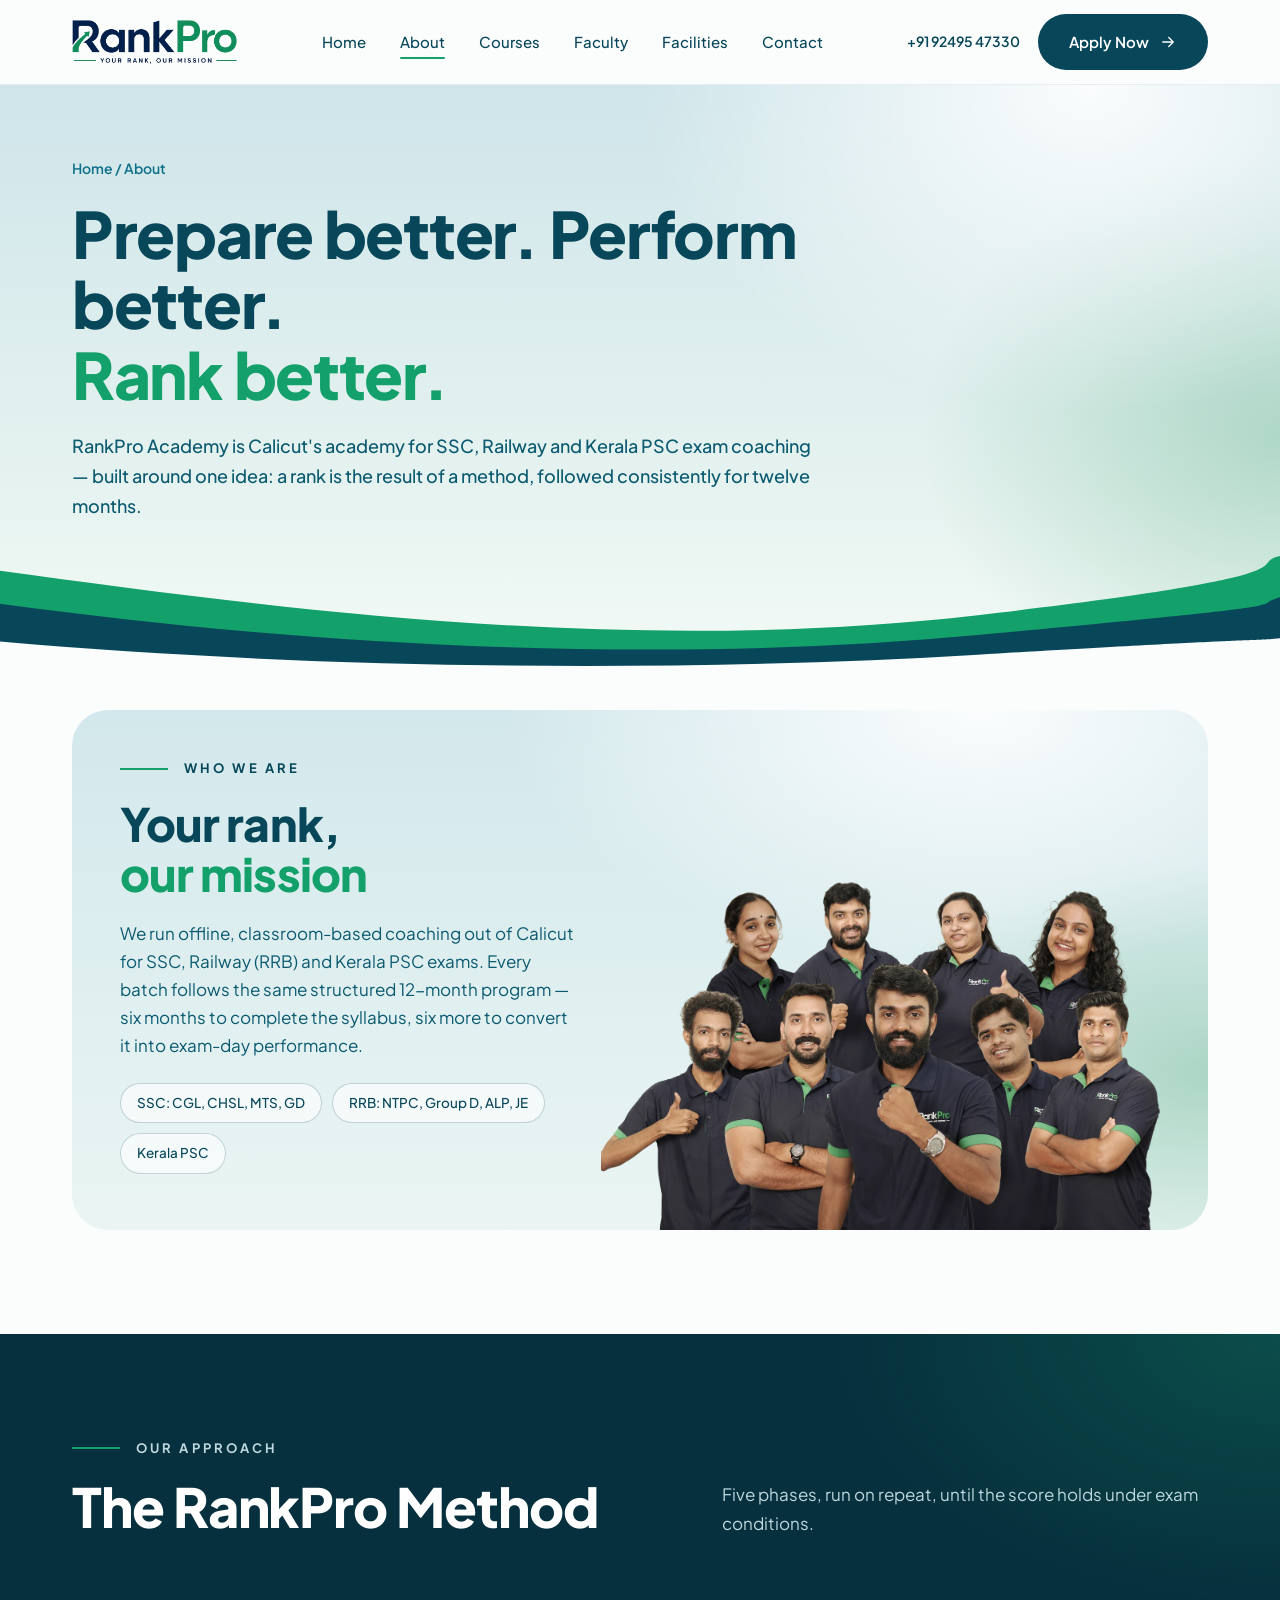
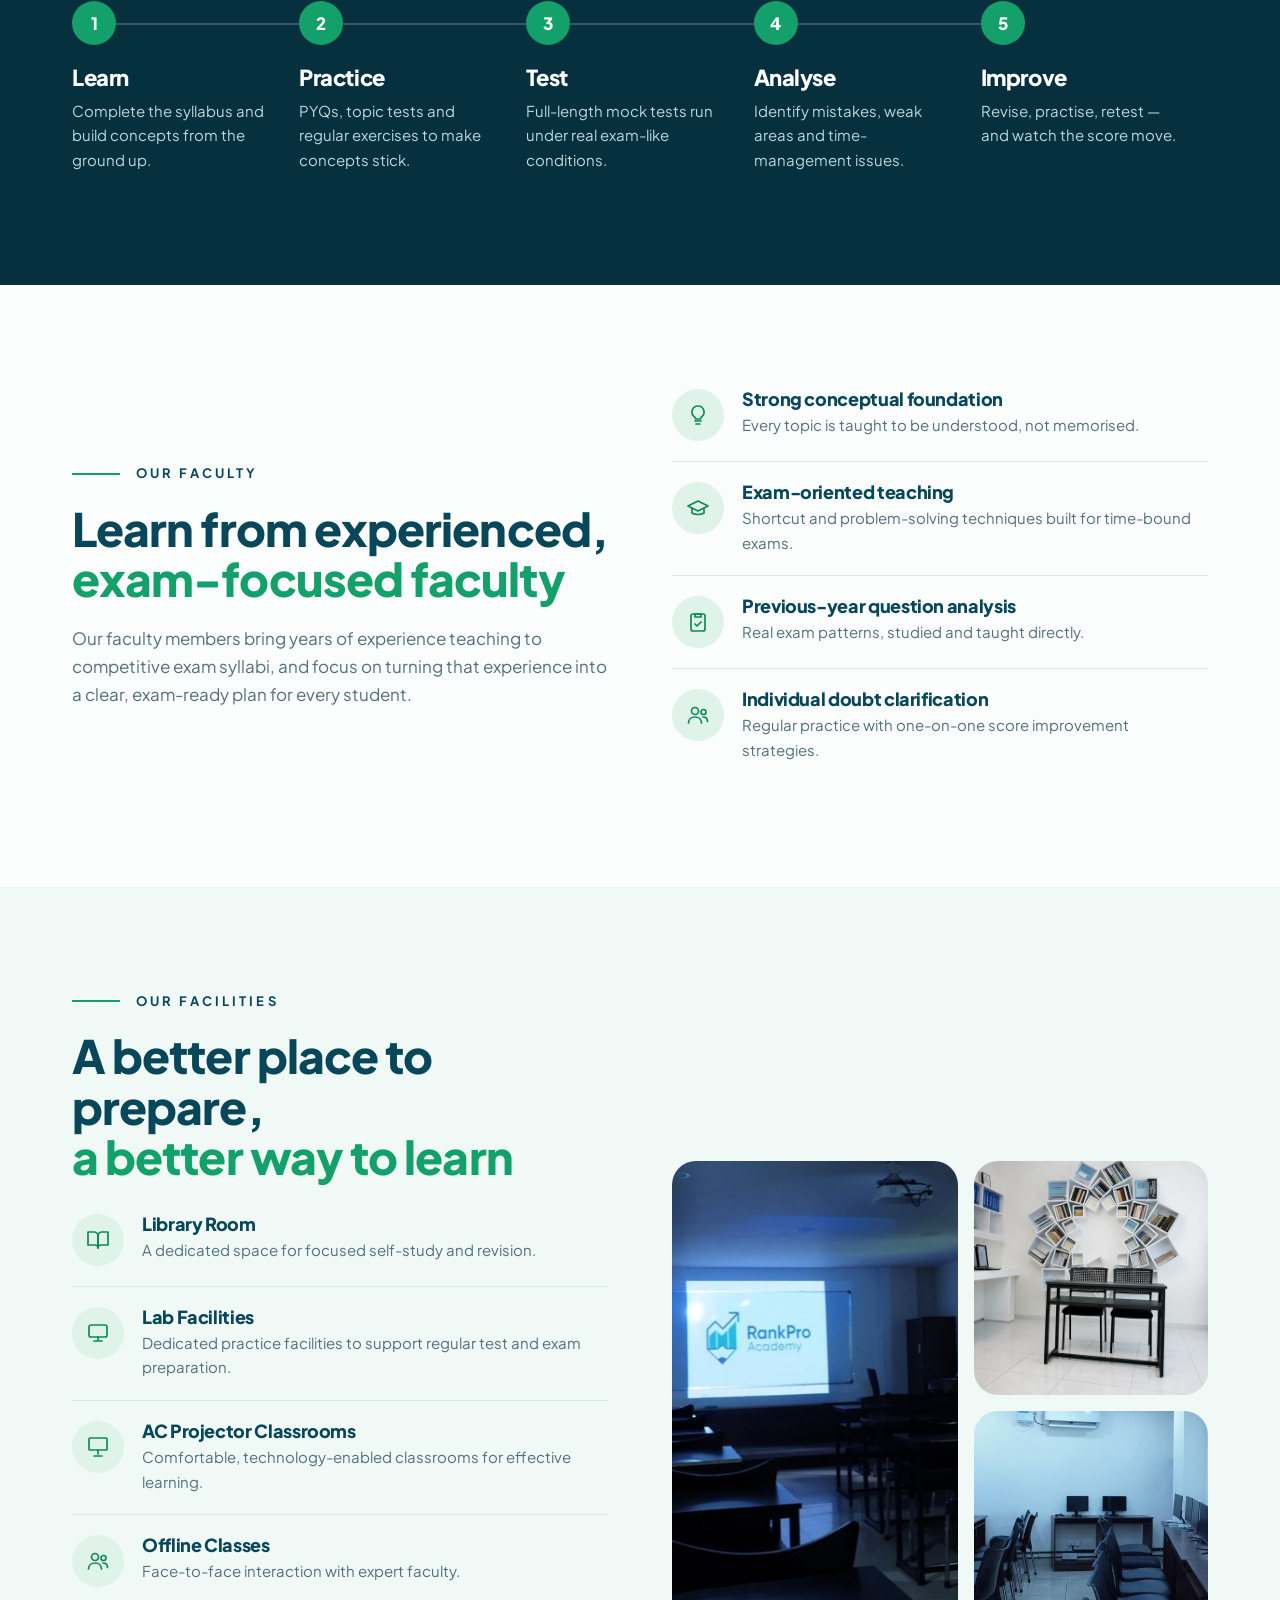
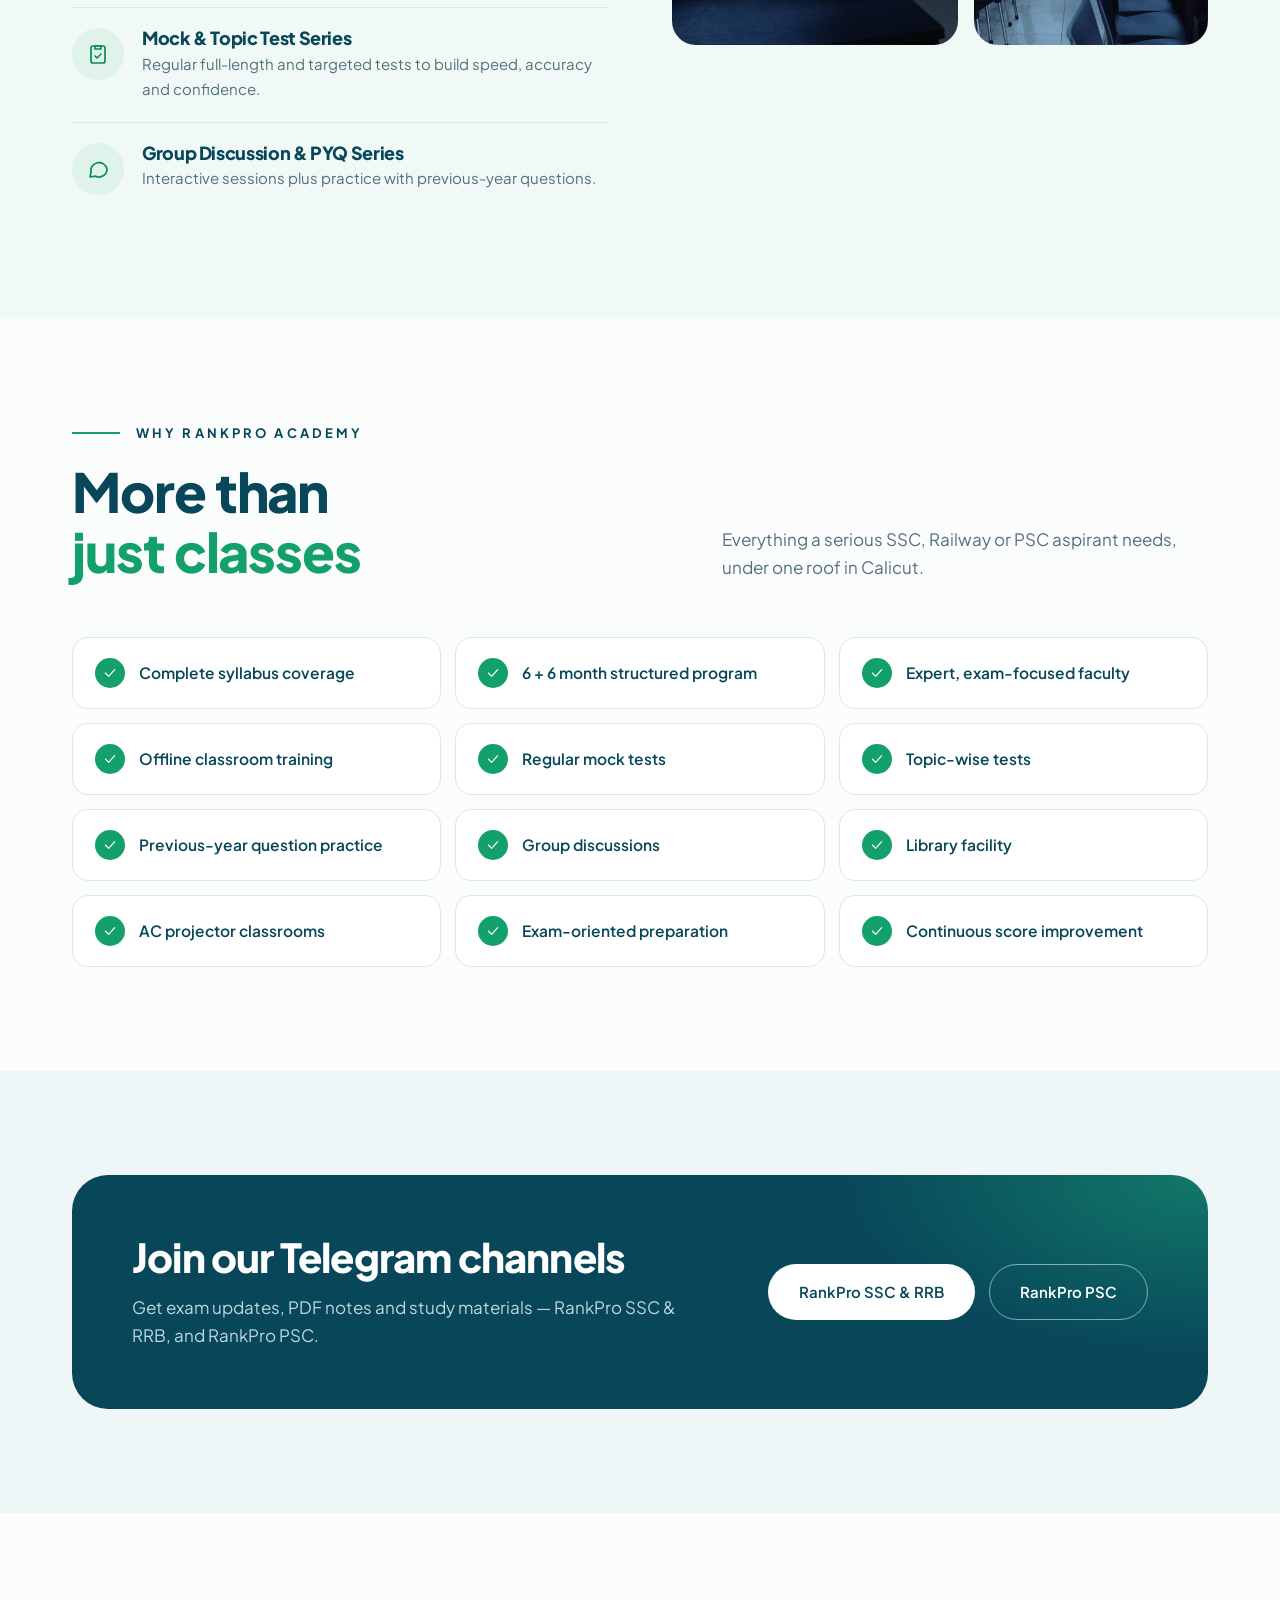
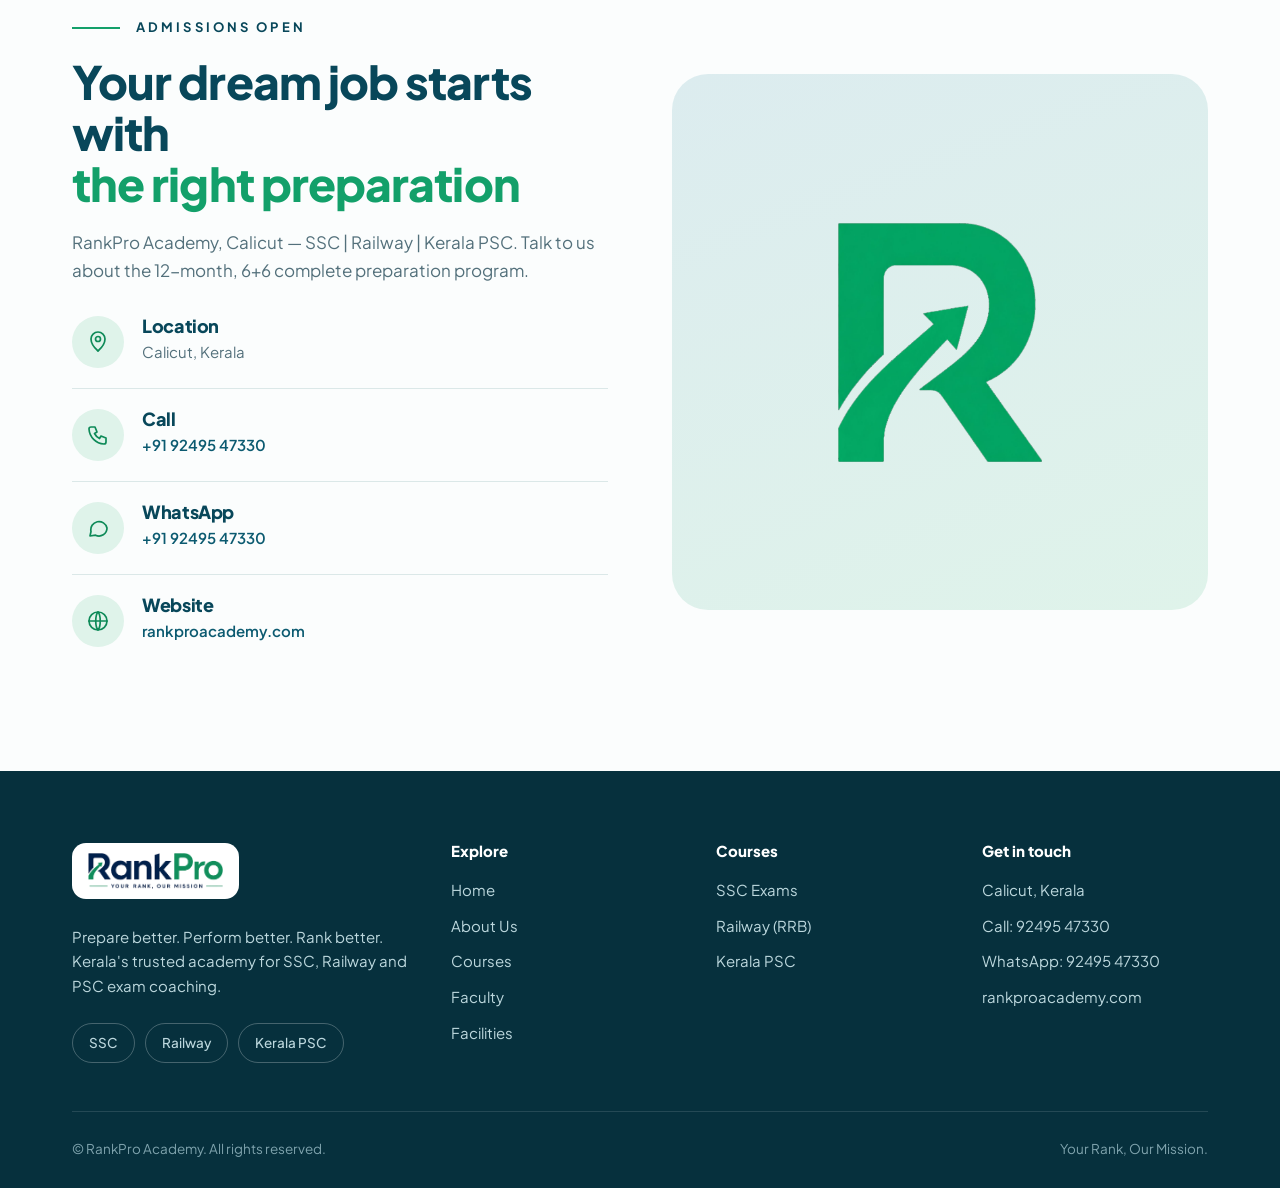
==== about/index.html @ 93b94e28 "First commit" ====
<!DOCTYPE html>
<html lang="en">
<head>
<meta charset="UTF-8">
<meta name="viewport" content="width=device-width, initial-scale=1.0">
<title>About Us — RankPro Academy</title>
<meta name="description" content="About RankPro Academy, Calicut — our faculty, facilities, the RankPro method and why students choose us for SSC, RRB and Kerala PSC coaching.">
<link rel="icon" href="../assets/r-icon-transparent.png">
<link rel="stylesheet" href="../style.css">
</head>
<body>

<nav class="site-nav">
  <div class="wrap">
    <a href="../" class="brand">
      <img src="../assets/logo-transparent.png" alt="RankPro Academy — Your rank, our mission">
    </a>
    <ul class="nav-links" id="navLinks">
      <li><a href="../">Home</a></li>
      <li><a href="../about/" class="active">About</a></li>
      <li><a href="../courses/">Courses</a></li>
      <li><a href="../about/#faculty">Faculty</a></li>
      <li><a href="../about/#facilities">Facilities</a></li>
      <li><a href="../about/#contact">Contact</a></li>
    </ul>
    <div class="nav-cta">
      <span class="nav-call">+91 92495 47330</span>
      <a class="btn btn-primary" href="tel:+919249547330">Apply Now <svg viewBox="0 0 24 24" fill="none" stroke="currentColor" stroke-width="1.7" stroke-linecap="round" stroke-linejoin="round" aria-hidden="true"><path d="M5 12h14M13 6l6 6-6 6"/></svg></a>
      <button class="nav-toggle" id="navToggle" aria-label="Open menu" aria-expanded="false" aria-controls="navLinks"><span></span><span></span><span></span></button>
    </div>
  </div>
</nav>

<header class="page-hero">
  <div class="wrap">
    <span class="crumb">Home / About</span>
    <h1>Prepare better. Perform better. <span class="g">Rank better.</span></h1>
    <p>RankPro Academy is Calicut's academy for SSC, Railway and Kerala PSC exam coaching — built around one idea: a rank is the result of a method, followed consistently for twelve months.</p>
  </div>
  <div class="wave" aria-hidden="true"><svg viewBox="0 0 1440 140" preserveAspectRatio="none">
        <path fill="#13a06a" d="M0 18C300 62 700 122 1100 72S1400 10 1440 0V140H0Z"/>
        <path fill="#08475a" d="M0 58C300 102 700 136 1100 96S1400 62 1440 50V140H0Z"/>
        <path fill="#fbfdfd" d="M0 104C360 138 760 142 1100 120S1400 104 1440 100V140H0Z"/>
      </svg></div>
</header>

<section class="section" id="who" style="padding-top:40px;">
  <div class="wrap">
    <div class="team-panel">
      <div class="copy">
        <span class="eyebrow">Who we are</span>
        <h2 class="title" style="font-size:clamp(30px,3.8vw,46px);">Your rank, <span class="g">our mission</span></h2>
        <p class="lede" style="margin-top:20px; color:var(--teal-800);">We run offline, classroom-based coaching out of Calicut for SSC, Railway (RRB) and Kerala PSC exams. Every batch follows the same structured 12-month program — six months to complete the syllabus, six more to convert it into exam-day performance.</p>
        <div class="tag-row">
          <span class="tag-pill">SSC: CGL, CHSL, MTS, GD</span>
          <span class="tag-pill">RRB: NTPC, Group D, ALP, JE</span>
          <span class="tag-pill">Kerala PSC</span>
        </div>
      </div>
      <img src="../assets/team-cutout.webp" width="1400" height="871" alt="The RankPro Academy faculty team" loading="lazy">
    </div>
  </div>
</section>

<section class="section section-teal" id="method">
  <div class="wrap">
    <div class="section-head">
      <div>
        <span class="eyebrow">Our approach</span>
        <h2 class="title">The RankPro Method</h2>
      </div>
      <p class="lede">Five phases, run on repeat, until the score holds under exam conditions.</p>
    </div>
    <div class="phase-row"><div class="phase"><h4>Learn</h4><p>Complete the syllabus and build concepts from the ground up.</p></div><div class="phase"><h4>Practice</h4><p>PYQs, topic tests and regular exercises to make concepts stick.</p></div><div class="phase"><h4>Test</h4><p>Full-length mock tests run under real exam-like conditions.</p></div><div class="phase"><h4>Analyse</h4><p>Identify mistakes, weak areas and time-management issues.</p></div><div class="phase"><h4>Improve</h4><p>Revise, practise, retest — and watch the score move.</p></div></div>
  </div>
</section>

<section class="section" id="faculty">
  <div class="wrap two-col">
    <div>
      <span class="eyebrow">Our faculty</span>
      <h2 class="title" style="font-size:clamp(30px,3.8vw,46px);">Learn from experienced, <span class="g">exam-focused faculty</span></h2>
      <p class="lede" style="margin-top:20px;">Our faculty members bring years of experience teaching to competitive exam syllabi, and focus on turning that experience into a clear, exam-ready plan for every student.</p>
    </div>
    <ul class="feature-list">
      <li><span class="ic"><svg viewBox="0 0 24 24" fill="none" stroke="currentColor" stroke-width="1.7" stroke-linecap="round" stroke-linejoin="round" aria-hidden="true"><path d="M9 18h6M10 21h4M12 3a6 6 0 0 0-3.5 10.9c.6.5 1 1.2 1 2.1h5c0-.9.4-1.6 1-2.1A6 6 0 0 0 12 3z"/></svg></span><div><h4>Strong conceptual foundation</h4><p>Every topic is taught to be understood, not memorised.</p></div></li>
      <li><span class="ic"><svg viewBox="0 0 24 24" fill="none" stroke="currentColor" stroke-width="1.7" stroke-linecap="round" stroke-linejoin="round" aria-hidden="true"><path d="M22 10 12 5 2 10l10 5 10-5z"/><path d="M6 12v5c3 2 9 2 12 0v-5"/></svg></span><div><h4>Exam-oriented teaching</h4><p>Shortcut and problem-solving techniques built for time-bound exams.</p></div></li>
      <li><span class="ic"><svg viewBox="0 0 24 24" fill="none" stroke="currentColor" stroke-width="1.7" stroke-linecap="round" stroke-linejoin="round" aria-hidden="true"><rect x="5" y="4" width="14" height="17" rx="2"/><path d="M9 4h6v3H9zM9 14l2 2 4-4"/></svg></span><div><h4>Previous-year question analysis</h4><p>Real exam patterns, studied and taught directly.</p></div></li>
      <li><span class="ic"><svg viewBox="0 0 24 24" fill="none" stroke="currentColor" stroke-width="1.7" stroke-linecap="round" stroke-linejoin="round" aria-hidden="true"><circle cx="9" cy="8" r="3.5"/><path d="M2.5 20c0-3.6 2.9-6 6.5-6s6.5 2.4 6.5 6"/><circle cx="17.5" cy="9" r="2.5"/><path d="M17 14c2.6 0 4.5 1.8 4.5 4.5"/></svg></span><div><h4>Individual doubt clarification</h4><p>Regular practice with one-on-one score improvement strategies.</p></div></li>
    </ul>
  </div>
</section>

<section class="section section-mint" id="facilities">
  <div class="wrap facility-grid">
    <div>
      <span class="eyebrow">Our facilities</span>
      <h2 class="title" style="font-size:clamp(30px,3.8vw,46px); margin-bottom:32px;">A better place to prepare, <span class="g">a better way to learn</span></h2>
      <ul class="feature-list">
        <li><span class="ic"><svg viewBox="0 0 24 24" fill="none" stroke="currentColor" stroke-width="1.7" stroke-linecap="round" stroke-linejoin="round" aria-hidden="true"><path d="M2 4h6a4 4 0 0 1 4 4v12a3 3 0 0 0-3-3H2z"/><path d="M22 4h-6a4 4 0 0 0-4 4v12a3 3 0 0 1 3-3h7z"/></svg></span><div><h4>Library Room</h4><p>A dedicated space for focused self-study and revision.</p></div></li>
        <li><span class="ic"><svg viewBox="0 0 24 24" fill="none" stroke="currentColor" stroke-width="1.7" stroke-linecap="round" stroke-linejoin="round" aria-hidden="true"><rect x="3" y="4" width="18" height="12" rx="2"/><path d="M8 20h8M12 16v4"/></svg></span><div><h4>Lab Facilities</h4><p>Dedicated practice facilities to support regular test and exam preparation.</p></div></li>
        <li><span class="ic"><svg viewBox="0 0 24 24" fill="none" stroke="currentColor" stroke-width="1.7" stroke-linecap="round" stroke-linejoin="round" aria-hidden="true"><rect x="3" y="3" width="18" height="12" rx="1"/><path d="M12 15v4M8 21h8"/></svg></span><div><h4>AC Projector Classrooms</h4><p>Comfortable, technology-enabled classrooms for effective learning.</p></div></li>
        <li><span class="ic"><svg viewBox="0 0 24 24" fill="none" stroke="currentColor" stroke-width="1.7" stroke-linecap="round" stroke-linejoin="round" aria-hidden="true"><circle cx="9" cy="8" r="3.5"/><path d="M2.5 20c0-3.6 2.9-6 6.5-6s6.5 2.4 6.5 6"/><circle cx="17.5" cy="9" r="2.5"/><path d="M17 14c2.6 0 4.5 1.8 4.5 4.5"/></svg></span><div><h4>Offline Classes</h4><p>Face-to-face interaction with expert faculty.</p></div></li>
        <li><span class="ic"><svg viewBox="0 0 24 24" fill="none" stroke="currentColor" stroke-width="1.7" stroke-linecap="round" stroke-linejoin="round" aria-hidden="true"><rect x="5" y="4" width="14" height="17" rx="2"/><path d="M9 4h6v3H9zM9 14l2 2 4-4"/></svg></span><div><h4>Mock &amp; Topic Test Series</h4><p>Regular full-length and targeted tests to build speed, accuracy and confidence.</p></div></li>
        <li><span class="ic"><svg viewBox="0 0 24 24" fill="none" stroke="currentColor" stroke-width="1.7" stroke-linecap="round" stroke-linejoin="round" aria-hidden="true"><path d="M21 12a8 8 0 0 1-11.5 7.2L4 20l1-4.5A8 8 0 1 1 21 12z"/></svg></span><div><h4>Group Discussion &amp; PYQ Series</h4><p>Interactive sessions plus practice with previous-year questions.</p></div></li>
      </ul>
    </div>
    <div class="photo-stack">
        <img class="tall" src="../assets/facility_2.jpg" alt="AC projector classroom at RankPro Academy" loading="lazy">
        <img class="sq" src="../assets/facility_0.jpg" alt="Library room with a study desk at RankPro Academy" loading="lazy">
        <img class="sq" src="../assets/facility_1.jpg" alt="Lab with practice workstations at RankPro Academy" loading="lazy">
      </div>
  </div>
</section>

<section class="section" id="why">
  <div class="wrap">
    <div class="section-head">
      <div>
        <span class="eyebrow">Why RankPro Academy</span>
        <h2 class="title">More than <span class="g">just classes</span></h2>
      </div>
      <p class="lede">Everything a serious SSC, Railway or PSC aspirant needs, under one roof in Calicut.</p>
    </div>
    <div class="why-grid">
      <div class="why-item"><span class="check"><svg width="16" height="16" viewBox="0 0 24 24" fill="none" stroke="currentColor" stroke-width="1.7" stroke-linecap="round" stroke-linejoin="round" aria-hidden="true"><path d="m5 12 5 5 9-10"/></svg></span>Complete syllabus coverage</div>
      <div class="why-item"><span class="check"><svg width="16" height="16" viewBox="0 0 24 24" fill="none" stroke="currentColor" stroke-width="1.7" stroke-linecap="round" stroke-linejoin="round" aria-hidden="true"><path d="m5 12 5 5 9-10"/></svg></span>6 + 6 month structured program</div>
      <div class="why-item"><span class="check"><svg width="16" height="16" viewBox="0 0 24 24" fill="none" stroke="currentColor" stroke-width="1.7" stroke-linecap="round" stroke-linejoin="round" aria-hidden="true"><path d="m5 12 5 5 9-10"/></svg></span>Expert, exam-focused faculty</div>
      <div class="why-item"><span class="check"><svg width="16" height="16" viewBox="0 0 24 24" fill="none" stroke="currentColor" stroke-width="1.7" stroke-linecap="round" stroke-linejoin="round" aria-hidden="true"><path d="m5 12 5 5 9-10"/></svg></span>Offline classroom training</div>
      <div class="why-item"><span class="check"><svg width="16" height="16" viewBox="0 0 24 24" fill="none" stroke="currentColor" stroke-width="1.7" stroke-linecap="round" stroke-linejoin="round" aria-hidden="true"><path d="m5 12 5 5 9-10"/></svg></span>Regular mock tests</div>
      <div class="why-item"><span class="check"><svg width="16" height="16" viewBox="0 0 24 24" fill="none" stroke="currentColor" stroke-width="1.7" stroke-linecap="round" stroke-linejoin="round" aria-hidden="true"><path d="m5 12 5 5 9-10"/></svg></span>Topic-wise tests</div>
      <div class="why-item"><span class="check"><svg width="16" height="16" viewBox="0 0 24 24" fill="none" stroke="currentColor" stroke-width="1.7" stroke-linecap="round" stroke-linejoin="round" aria-hidden="true"><path d="m5 12 5 5 9-10"/></svg></span>Previous-year question practice</div>
      <div class="why-item"><span class="check"><svg width="16" height="16" viewBox="0 0 24 24" fill="none" stroke="currentColor" stroke-width="1.7" stroke-linecap="round" stroke-linejoin="round" aria-hidden="true"><path d="m5 12 5 5 9-10"/></svg></span>Group discussions</div>
      <div class="why-item"><span class="check"><svg width="16" height="16" viewBox="0 0 24 24" fill="none" stroke="currentColor" stroke-width="1.7" stroke-linecap="round" stroke-linejoin="round" aria-hidden="true"><path d="m5 12 5 5 9-10"/></svg></span>Library facility</div>
      <div class="why-item"><span class="check"><svg width="16" height="16" viewBox="0 0 24 24" fill="none" stroke="currentColor" stroke-width="1.7" stroke-linecap="round" stroke-linejoin="round" aria-hidden="true"><path d="m5 12 5 5 9-10"/></svg></span>AC projector classrooms</div>
      <div class="why-item"><span class="check"><svg width="16" height="16" viewBox="0 0 24 24" fill="none" stroke="currentColor" stroke-width="1.7" stroke-linecap="round" stroke-linejoin="round" aria-hidden="true"><path d="m5 12 5 5 9-10"/></svg></span>Exam-oriented preparation</div>
      <div class="why-item"><span class="check"><svg width="16" height="16" viewBox="0 0 24 24" fill="none" stroke="currentColor" stroke-width="1.7" stroke-linecap="round" stroke-linejoin="round" aria-hidden="true"><path d="m5 12 5 5 9-10"/></svg></span>Continuous score improvement</div>
    </div>
  </div>
</section>

<section class="section section-sky" id="telegram">
  <div class="wrap">
    <div class="cta-band">
      <div>
        <h3>Join our Telegram channels</h3>
        <p>Get exam updates, PDF notes and study materials — RankPro SSC &amp; RRB, and RankPro PSC.</p>
      </div>
      <div class="cta-actions">
        <a class="btn btn-light" href="https://t.me/">RankPro SSC &amp; RRB</a>
        <a class="btn btn-ghost" href="https://t.me/">RankPro PSC</a>
      </div>
    </div>
  </div>
</section>

<section class="section" id="contact">
  <div class="wrap two-col">
    <div>
      <span class="eyebrow">Admissions open</span>
      <h2 class="title" style="font-size:clamp(30px,3.8vw,46px);">Your dream job starts with <span class="g">the right preparation</span></h2>
      <p class="lede" style="margin-top:20px;">RankPro Academy, Calicut — SSC | Railway | Kerala PSC. Talk to us about the 12-month, 6+6 complete preparation program.</p>
      <ul class="feature-list" style="margin-top:32px;">
        <li><span class="ic"><svg viewBox="0 0 24 24" fill="none" stroke="currentColor" stroke-width="1.7" stroke-linecap="round" stroke-linejoin="round" aria-hidden="true"><path d="M12 21s7-6.2 7-12a7 7 0 0 0-14 0c0 5.8 7 12 7 12z"/><circle cx="12" cy="9" r="2.5"/></svg></span><div><h4>Location</h4><p>Calicut, Kerala</p></div></li>
        <li><span class="ic"><svg viewBox="0 0 24 24" fill="none" stroke="currentColor" stroke-width="1.7" stroke-linecap="round" stroke-linejoin="round" aria-hidden="true"><path d="M5 4h4l2 5-2.5 1.5a11 11 0 0 0 5 5L15 13l5 2v4a2 2 0 0 1-2 2A16 16 0 0 1 3 6a2 2 0 0 1 2-2z"/></svg></span><div><h4>Call</h4><p><a href="tel:+919249547330">+91 92495 47330</a></p></div></li>
        <li><span class="ic"><svg viewBox="0 0 24 24" fill="none" stroke="currentColor" stroke-width="1.7" stroke-linecap="round" stroke-linejoin="round" aria-hidden="true"><path d="M21 12a8 8 0 0 1-11.5 7.2L4 20l1-4.5A8 8 0 1 1 21 12z"/></svg></span><div><h4>WhatsApp</h4><p><a href="https://wa.me/919249547330">+91 92495 47330</a></p></div></li>
        <li><span class="ic"><svg viewBox="0 0 24 24" fill="none" stroke="currentColor" stroke-width="1.7" stroke-linecap="round" stroke-linejoin="round" aria-hidden="true"><circle cx="12" cy="12" r="9"/><path d="M3 12h18M12 3c3 3.2 3 14.8 0 18M12 3c-3 3.2-3 14.8 0 18"/></svg></span><div><h4>Website</h4><p><a href="https://rankproacademy.com">rankproacademy.com</a></p></div></li>
      </ul>
    </div>
    <div class="logo-tile">
      <img src="../assets/r-icon-transparent.png" alt="RankPro R mark" loading="lazy">
    </div>
  </div>
</section>

<footer class="site-footer">
  <div class="wrap">
    <div class="footer-grid">
      <div class="footer-brand">
        <span class="logo-on-dark"><img src="../assets/logo-transparent.png" alt="RankPro Academy"></span>
        <p>Prepare better. Perform better. Rank better. Kerala's trusted academy for SSC, Railway and PSC exam coaching.</p>
        <div class="tag-row">
          <span class="tag-pill">SSC</span>
          <span class="tag-pill">Railway</span>
          <span class="tag-pill">Kerala PSC</span>
        </div>
      </div>
      <ul>
        <h5>Explore</h5>
        <li><a href="../">Home</a></li>
        <li><a href="../about/">About Us</a></li>
        <li><a href="../courses/">Courses</a></li>
        <li><a href="../about/#faculty">Faculty</a></li>
        <li><a href="../about/#facilities">Facilities</a></li>
      </ul>
      <ul>
        <h5>Courses</h5>
        <li><a href="../courses/#ssc">SSC Exams</a></li>
        <li><a href="../courses/#rrb">Railway (RRB)</a></li>
        <li><a href="../courses/#psc">Kerala PSC</a></li>
      </ul>
      <ul>
        <h5>Get in touch</h5>
        <li>Calicut, Kerala</li>
        <li><a href="tel:+919249547330">Call: 92495 47330</a></li>
        <li><a href="https://wa.me/919249547330">WhatsApp: 92495 47330</a></li>
        <li><a href="https://rankproacademy.com">rankproacademy.com</a></li>
      </ul>
    </div>
    <div class="footer-bottom">
      <span>© RankPro Academy. All rights reserved.</span>
      <span>Your Rank, Our Mission.</span>
    </div>
  </div>
</footer>

<script>
  const navToggle = document.getElementById('navToggle');
  const navLinks = document.getElementById('navLinks');
  navToggle.addEventListener('click', () => {
    const open = navLinks.classList.toggle('open');
    navToggle.setAttribute('aria-expanded', open);
  });
  navLinks.addEventListener('click', e => { if (e.target.tagName === 'A') navLinks.classList.remove('open'); });
</script>
</body>
</html>
---- style.css ----
/* ============================================================
   RankPro Academy — shared stylesheet (v2 redesign)
   Look: soft sky-to-mint backgrounds, deep teal + signal green,
   rounded pill buttons, wave divider under the hero.
   ============================================================ */

@import url('https://fonts.googleapis.com/css2?family=Plus+Jakarta+Sans:wght@400;500;600;700;800&family=Noto+Sans+Malayalam:wght@500;700&display=swap');

:root{
  --teal-950:#06303d;
  --teal-900:#08475a;   /* buttons, headings */
  --teal-800:#0b5a70;
  --teal-700:#10708a;
  --green-700:#0e8a58;
  --green-600:#13a06a;  /* accent */
  --green-500:#1db57a;
  --green-100:#dff3ea;
  --mint-50:#f1f9f6;
  --sky-100:#dcecef;
  --sky-50:#eef6f7;
  --paper:#fbfdfd;
  --card:#ffffff;
  --ink:#10303c;
  --muted:#53707b;
  --line:#dbe8e8;
  --on-dark:#bcd7dd;

  --max:1200px;
  --radius-xl:36px;
  --radius-lg:24px;
  --radius-md:16px;
  --radius-sm:10px;

  --font:'Plus Jakarta Sans','Noto Sans Malayalam',system-ui,sans-serif;
  --font-ml:'Noto Sans Malayalam','Plus Jakarta Sans',sans-serif;

  --shadow-soft:0 24px 48px -28px rgba(8,71,90,.35);
}

*,*::before,*::after{ box-sizing:border-box; }
html{ scroll-behavior:smooth; scroll-padding-top:96px; }
body{
  margin:0;
  font-family:var(--font);
  color:var(--ink);
  background:var(--paper);
  line-height:1.65;
  -webkit-font-smoothing:antialiased;
}
img{ max-width:100%; display:block; }
a{ color:inherit; text-decoration:none; }
ul{ margin:0; padding:0; list-style:none; }
h1,h2,h3,h4,h5{
  font-family:var(--font);
  margin:0;
  color:var(--teal-900);
  line-height:1.1;
  font-weight:800;
  letter-spacing:-0.02em;
}
p{ margin:0; }
:focus-visible{ outline:3px solid var(--green-500); outline-offset:3px; border-radius:6px; }

.wrap{ max-width:var(--max); margin:0 auto; padding:0 32px; }
@media (max-width:640px){ .wrap{ padding:0 20px; } }

/* ---------- buttons ---------- */
.btn{
  display:inline-flex; align-items:center; justify-content:center; gap:10px;
  padding:15px 30px;
  border-radius:999px;
  font-family:var(--font);
  font-weight:600; font-size:15px;
  cursor:pointer;
  border:1.5px solid transparent;
  transition:transform .15s ease, background .2s ease, color .2s ease, border-color .2s ease;
  white-space:nowrap;
}
.btn:active{ transform:scale(.97); }
.btn svg{ width:18px; height:18px; flex:none; }
.btn-primary{ background:var(--teal-900); color:#fff; }
.btn-primary:hover{ background:var(--teal-800); }
.btn-green{ background:var(--green-600); color:#fff; }
.btn-green:hover{ background:var(--green-700); }
.btn-outline{ background:transparent; color:var(--teal-900); border-color:var(--teal-900); }
.btn-outline:hover{ background:var(--teal-900); color:#fff; }
.btn-light{ background:#fff; color:var(--teal-900); }
.btn-light:hover{ background:var(--green-100); }
.btn-ghost{ background:transparent; color:#fff; border-color:rgba(255,255,255,.5); }
.btn-ghost:hover{ border-color:#fff; background:rgba(255,255,255,.08); }

/* ---------- nav ---------- */
.site-nav{
  position:sticky; top:0; z-index:60;
  background:rgba(251,253,253,.86);
  backdrop-filter:blur(14px);
  -webkit-backdrop-filter:blur(14px);
  border-bottom:1px solid rgba(8,71,90,.08);
}
.site-nav .wrap{
  display:flex; align-items:center; justify-content:space-between;
  height:84px; gap:24px;
}
.brand img{ height:44px; width:auto; }
.nav-links{ display:flex; align-items:center; gap:34px; }
.nav-links a{
  font-weight:500; font-size:15px; color:var(--teal-900);
  position:relative; padding:8px 0;
}
.nav-links a::after{
  content:""; position:absolute; left:0; right:0; bottom:0; height:2px;
  background:var(--green-600); border-radius:2px;
  transform:scaleX(0); transform-origin:left; transition:transform .2s ease;
}
.nav-links a:hover::after,
.nav-links a.active::after{ transform:scaleX(1); }
.nav-cta{ display:flex; align-items:center; gap:18px; }
.nav-call{ font-weight:600; font-size:14px; color:var(--teal-900); }
.nav-toggle{ display:none; }

@media (max-width:1020px){
  .nav-call{ display:none; }
}
@media (max-width:900px){
  .site-nav .wrap{ height:72px; }
  .brand img{ height:38px; }
  .nav-links{
    position:fixed; inset:72px 0 0 0;
    background:var(--paper);
    flex-direction:column; align-items:flex-start;
    padding:28px 24px; gap:8px;
    opacity:0; pointer-events:none; transform:translateY(-8px);
    transition:opacity .2s ease, transform .2s ease;
  }
  .nav-links a{ font-size:20px; font-weight:600; padding:12px 0; }
  .nav-links.open{ opacity:1; pointer-events:auto; transform:none; }
  .nav-toggle{
    display:flex; flex-direction:column; justify-content:center; gap:5px;
    width:40px; height:40px; background:none; border:none; cursor:pointer; padding:8px;
  }
  .nav-toggle span{ height:2px; background:var(--teal-900); border-radius:2px; }
  .nav-cta .btn{ padding:12px 20px; font-size:14px; }
}

/* ---------- eyebrow / headings ---------- */
.eyebrow{
  display:flex; align-items:center; gap:16px;
  font-weight:700; font-size:13px; letter-spacing:.24em; text-transform:uppercase;
  color:var(--teal-900);
  margin-bottom:18px;
}
.eyebrow::before{ content:""; width:48px; height:2px; background:var(--green-600); flex:none; }
.eyebrow.plain::before{ display:none; }

.title{
  font-size:clamp(32px,4.6vw,54px);
}
.title .g{ color:var(--green-600); display:block; }
.lede{ color:var(--muted); font-size:17px; max-width:54ch; }

/* ---------- hero ---------- */
.hero{
  position:relative;
  overflow:hidden;
  background:
    radial-gradient(60% 55% at 78% 8%, rgba(255,255,255,.95) 0, rgba(255,255,255,0) 70%),
    radial-gradient(40% 40% at 98% 38%, rgba(44,150,96,.38) 0, rgba(44,150,96,0) 70%),
    radial-gradient(50% 45% at 100% 62%, rgba(31,125,84,.28) 0, rgba(31,125,84,0) 72%),
    linear-gradient(180deg, #cfe5ea 0%, #e3f1ef 38%, #f3faf7 78%, #fbfdfd 100%);
}
.hero-main{
  position:relative;
  display:grid;
  grid-template-columns:minmax(0,1fr) minmax(0,1.05fr);
  align-items:end;
  gap:0;
  padding-top:72px;
}
.hero-copy{ position:relative; z-index:2; padding-bottom:40px; align-self:center; }
.hero-copy .kicker-line{
  display:block; font-weight:700; font-size:14px; letter-spacing:.24em; text-transform:uppercase;
  color:var(--teal-900); margin-bottom:10px;
}
.hero-copy .streams{
  display:block; font-size:clamp(34px,4.2vw,50px); font-weight:800; color:var(--green-600);
  letter-spacing:.01em; margin-bottom:34px; line-height:1;
}
.hero h1{
  font-size:clamp(46px,6.4vw,84px);
  line-height:.98;
  letter-spacing:-0.035em;
}
.hero h1 .g{ color:var(--green-600); display:block; }
.hero-ml{
  display:block; margin-top:20px;
  font-family:var(--font-ml); font-weight:700; font-size:clamp(20px,2.2vw,26px);
  color:var(--teal-800);
}
.hero-copy .sub{
  margin-top:22px; font-size:clamp(18px,1.7vw,22px); font-weight:500;
  color:var(--teal-800); max-width:30ch; line-height:1.4;
}
.hero-actions{ display:flex; gap:14px; flex-wrap:wrap; margin-top:34px; }

.hero-photo{
  position:relative; z-index:1;
  margin-left:-8%;
  align-self:end;
}
.hero-photo img{
  width:100%; height:auto;
  -webkit-mask-image:linear-gradient(to bottom,#000 0,#000 74%,transparent 100%);
          mask-image:linear-gradient(to bottom,#000 0,#000 74%,transparent 100%);
}

.hero-features{
  position:relative; z-index:2;
  display:grid; grid-template-columns:repeat(4,1fr);
  max-width:760px;
  padding:34px 0 96px;
}
.hero-features .f{
  display:flex; flex-direction:column; align-items:center; text-align:center; gap:12px;
  padding:0 14px;
  border-left:1px solid rgba(8,71,90,.18);
  font-weight:500; font-size:15px; color:var(--teal-900); line-height:1.35;
}
.hero-features .f:first-child{ border-left:none; }
.hero-features .ic{
  width:60px; height:60px; border-radius:50%;
  background:rgba(255,255,255,.7);
  border:1px solid rgba(19,160,106,.25);
  display:flex; align-items:center; justify-content:center;
  color:var(--teal-900);
}
.hero-features .ic svg{ width:28px; height:28px; }

/* wave divider */
.wave{ position:absolute; left:0; right:0; bottom:-1px; line-height:0; z-index:3; pointer-events:none; }
.wave svg{ width:100%; height:clamp(70px,9vw,130px); display:block; }

@media (max-width:980px){
  .hero-main{ grid-template-columns:1fr; padding-top:48px; }
  .hero-copy{ padding-bottom:0; }
  .hero-photo{ margin:8px -8% 0; order:2; }
  .hero-features{ max-width:none; padding:0 0 90px; grid-template-columns:repeat(2,1fr); row-gap:26px; }
  .hero-features .f:nth-child(3){ border-left:none; }
}
@media (max-width:520px){
  .hero-actions .btn{ flex:1 1 100%; }
}

/* inner-page hero */
.page-hero{
  position:relative; overflow:hidden;
  background:
    radial-gradient(50% 80% at 85% 0%, rgba(255,255,255,.9) 0, rgba(255,255,255,0) 70%),
    radial-gradient(40% 70% at 100% 60%, rgba(44,150,96,.28) 0, rgba(44,150,96,0) 70%),
    linear-gradient(180deg,#cfe5ea 0%, #e6f3f0 70%, #f3faf7 100%);
  padding:72px 0 150px;
}
.page-hero .crumb{
  display:block; font-weight:600; font-size:14px; color:var(--teal-700); margin-bottom:18px;
}
.page-hero h1{ font-size:clamp(36px,5.2vw,64px); max-width:18ch; }
.page-hero h1 .g{ color:var(--green-600); display:block; }
.page-hero p{ margin-top:22px; max-width:58ch; color:var(--teal-800); font-size:18px; font-weight:500; }

/* ---------- sections ---------- */
.section{ padding:104px 0; }
.section-mint{ background:var(--mint-50); }
.section-sky{ background:var(--sky-50); }
.section-teal{
  background:
    radial-gradient(50% 70% at 100% 0%, rgba(29,181,122,.22) 0, rgba(29,181,122,0) 70%),
    var(--teal-950);
  color:#fff;
}
.section-teal h2,.section-teal h3,.section-teal h4{ color:#fff; }
.section-teal .eyebrow{ color:var(--on-dark); }
.section-teal .lede{ color:var(--on-dark); }
@media (max-width:640px){ .section{ padding:68px 0; } }

.section-head{
  display:grid; grid-template-columns:1.1fr .9fr; gap:56px; align-items:end;
  margin-bottom:56px;
}
.section-head .lede{ justify-self:end; }
@media (max-width:860px){
  .section-head{ grid-template-columns:1fr; gap:18px; }
  .section-head .lede{ justify-self:start; }
}

.two-col{
  display:grid; grid-template-columns:1fr 1fr; gap:64px; align-items:center;
}
@media (max-width:860px){ .two-col{ grid-template-columns:1fr; gap:36px; } }

/* ---------- course cards ---------- */
.course-grid{ display:grid; grid-template-columns:repeat(3,1fr); gap:24px; }
@media (max-width:960px){ .course-grid{ grid-template-columns:1fr; } }
.course-card{
  background:var(--card);
  border:1px solid var(--line);
  border-radius:var(--radius-lg);
  padding:34px 30px 30px;
  display:flex; flex-direction:column;
  transition:box-shadow .2s ease, border-color .2s ease;
}
.course-card:hover{ box-shadow:var(--shadow-soft); border-color:rgba(19,160,106,.45); }
.course-card .ic{
  width:56px; height:56px; border-radius:16px;
  background:var(--green-100); color:var(--green-700);
  display:flex; align-items:center; justify-content:center; margin-bottom:22px;
}
.course-card .ic svg{ width:28px; height:28px; }
.course-card .org{ font-size:13px; font-weight:600; color:var(--green-700); margin-bottom:6px; }
.course-card h3{ font-size:26px; margin-bottom:18px; }
.course-card li{
  display:flex; gap:12px; padding:11px 0; border-top:1px solid var(--line);
  font-size:15px; color:var(--ink);
}
.course-card li::before{
  content:""; width:7px; height:7px; border-radius:50%; background:var(--green-600);
  margin-top:9px; flex:none;
}
.course-card .foot{ margin-top:auto; padding-top:20px; font-size:14px; color:var(--muted); }
.course-card ul{ margin-bottom:6px; }

.center-cta{ text-align:center; margin-top:44px; }

/* ---------- 6+6 program ---------- */
.program{
  display:grid; grid-template-columns:1fr 1fr; gap:24px;
}
@media (max-width:760px){ .program{ grid-template-columns:1fr; } }
.program .half{
  border-radius:var(--radius-xl);
  padding:40px 38px;
  position:relative; overflow:hidden;
}
.program .half.one{ background:var(--sky-100); }
.program .half.two{ background:var(--teal-900); color:#fff; }
.program .big{
  font-size:clamp(56px,7vw,92px); font-weight:800; line-height:.9; letter-spacing:-0.04em;
  color:var(--teal-900);
}
.program .half.two .big{ color:var(--green-500); }
.program .big small{ font-size:.3em; letter-spacing:0; font-weight:700; margin-left:8px; }
.program h3{ margin:16px 0 18px; font-size:24px; }
.program .half.two h3{ color:#fff; }
.program li{ display:flex; gap:12px; padding:7px 0; font-size:15.5px; }
.program li::before{ content:"✓"; font-weight:800; color:var(--green-600); flex:none; }
.program .half.two li::before{ color:var(--green-500); }
.program .half.two li{ color:var(--on-dark); }

/* ---------- method / phases ---------- */
.phase-row{
  display:grid; grid-template-columns:repeat(5,1fr); gap:0;
  counter-reset:ph;
}
.phase{
  padding:8px 24px 8px 0; position:relative;
  counter-increment:ph;
}
.phase::before{
  content:counter(ph);
  width:44px; height:44px; border-radius:50%;
  background:var(--green-600); color:#fff;
  display:flex; align-items:center; justify-content:center;
  font-weight:800; font-size:17px; margin-bottom:20px; position:relative; z-index:1;
}
.phase::after{
  content:""; position:absolute; top:30px; left:44px; right:0; height:2px;
  background:rgba(255,255,255,.2);
}
.phase:last-child::after{ display:none; }
.phase h4{ font-size:22px; margin-bottom:10px; }
.phase p{ color:var(--on-dark); font-size:15px; max-width:26ch; }
@media (max-width:980px){
  .phase-row{ grid-template-columns:1fr; gap:6px; }
  .phase{ padding:0 0 28px 64px; }
  .phase::before{ position:absolute; left:0; top:0; margin:0; }
  .phase::after{ top:44px; bottom:0; left:21px; right:auto; width:2px; height:auto; }
}

/* ---------- facilities / feature lists ---------- */
.facility-grid{ display:grid; grid-template-columns:1fr 1fr; gap:64px; align-items:center; }
@media (max-width:860px){ .facility-grid{ grid-template-columns:1fr; gap:36px; } }

.photo-stack{ display:grid; grid-template-columns:1.1fr .9fr; gap:16px; }
.photo-stack img{
  width:100%; height:100%; object-fit:cover;
  border-radius:var(--radius-lg);
}
.photo-stack .tall{ grid-row:span 2; aspect-ratio:3/4; }
.photo-stack .sq{ aspect-ratio:1/1; }

.feature-list li{
  display:grid; grid-template-columns:52px 1fr; gap:18px;
  padding:20px 0; border-top:1px solid var(--line);
}
.feature-list li:first-child{ border-top:none; padding-top:0; }
.feature-list .ic{
  width:52px; height:52px; border-radius:50%;
  background:var(--green-100); color:var(--green-700);
  display:flex; align-items:center; justify-content:center;
}
.feature-list .ic svg{ width:24px; height:24px; }
.feature-list h4{ font-size:18px; margin-bottom:4px; }
.feature-list p{ color:var(--muted); font-size:15px; }
.feature-list a{ color:var(--teal-800); font-weight:600; }
.feature-list a:hover{ color:var(--green-700); }

/* ---------- team ---------- */
.team-panel{
  position:relative; overflow:hidden;
  border-radius:var(--radius-xl);
  background:
    radial-gradient(60% 70% at 80% 0%, rgba(255,255,255,.9) 0, rgba(255,255,255,0) 70%),
    radial-gradient(45% 60% at 100% 70%, rgba(44,150,96,.3) 0, rgba(44,150,96,0) 70%),
    linear-gradient(180deg,#d3e8ec,#eaf5f3);
  padding:48px 48px 0;
  display:grid; grid-template-columns:.9fr 1.1fr; gap:24px; align-items:end;
}
.team-panel .copy{ padding-bottom:56px; align-self:center; }
.team-panel img{ width:100%; height:auto; }
@media (max-width:860px){
  .team-panel{ grid-template-columns:1fr; padding:36px 24px 0; }
  .team-panel .copy{ padding-bottom:0; }
}
.tag-row{ display:flex; flex-wrap:wrap; gap:10px; margin-top:24px; }
.tag-pill{
  border:1px solid rgba(8,71,90,.22);
  background:rgba(255,255,255,.6);
  border-radius:999px; padding:8px 16px; font-size:13.5px; font-weight:500; color:var(--teal-900);
}

/* ---------- exam blocks (courses page) ---------- */
.exam{
  display:grid; grid-template-columns:.8fr 1.2fr; gap:56px; align-items:start;
  padding:48px 0; border-top:1px solid var(--line);
}
.exam-list > .exam:first-child{ border-top:none; padding-top:0; }
@media (max-width:860px){ .exam{ grid-template-columns:1fr; gap:24px; } }
.exam .tagline{
  display:inline-block; font-size:13px; font-weight:600; color:var(--green-700);
  background:var(--green-100); padding:6px 14px; border-radius:999px; margin-bottom:16px;
}
.exam h3{ font-size:clamp(28px,3.4vw,40px); }
.exam p{ color:var(--muted); font-size:16px; margin-bottom:22px; max-width:60ch; }
.chips{ display:flex; flex-wrap:wrap; gap:10px; }
.chips li{
  background:var(--card); border:1px solid var(--line);
  border-radius:999px; padding:10px 18px; font-size:14.5px; font-weight:500; color:var(--teal-900);
}

/* ---------- schedule / timing ---------- */
.schedule-grid{ display:grid; grid-template-columns:1fr 1fr; gap:24px; }
@media (max-width:760px){ .schedule-grid{ grid-template-columns:1fr; } }
.schedule-card{
  background:var(--card); border:1px solid var(--line);
  border-radius:var(--radius-lg); padding:34px;
}
.schedule-card .time{
  display:inline-block; font-weight:700; font-size:14px; color:var(--teal-900);
  background:var(--sky-100); padding:7px 16px; border-radius:999px; margin-bottom:18px;
}
.schedule-card h4{ font-size:24px; margin-bottom:14px; }
.schedule-card li{ display:flex; gap:12px; padding:7px 0; color:var(--muted); font-size:15.5px; }
.schedule-card li::before{ content:"✓"; font-weight:800; color:var(--green-600); flex:none; }

.timing-table{
  width:100%; border-collapse:separate; border-spacing:0;
  background:var(--card); border:1px solid var(--line); border-radius:var(--radius-lg); overflow:hidden;
}
.timing-table th,.timing-table td{ text-align:left; padding:18px 26px; font-size:16px; border-top:1px solid var(--line); }
.timing-table thead th{ background:var(--teal-900); color:#fff; border-top:none; font-weight:600; font-size:14.5px; }

/* ---------- why grid ---------- */
.why-grid{ display:grid; grid-template-columns:repeat(3,1fr); gap:14px; }
@media (max-width:860px){ .why-grid{ grid-template-columns:repeat(2,1fr); } }
@media (max-width:560px){ .why-grid{ grid-template-columns:1fr; } }
.why-item{
  display:flex; gap:14px; align-items:center;
  background:var(--card); border:1px solid var(--line);
  border-radius:var(--radius-md); padding:20px 22px;
  font-weight:600; font-size:15.5px; color:var(--teal-900);
}
.why-item .check{
  width:30px; height:30px; border-radius:50%; flex:none;
  background:var(--green-600); color:#fff; font-size:14px;
  display:flex; align-items:center; justify-content:center;
}

/* ---------- CTA band ---------- */
.cta-band{
  position:relative; overflow:hidden;
  background:
    radial-gradient(50% 120% at 100% 0%, rgba(29,181,122,.45) 0, rgba(29,181,122,0) 65%),
    var(--teal-900);
  border-radius:var(--radius-xl);
  color:#fff; padding:60px;
  display:flex; align-items:center; justify-content:space-between; gap:32px; flex-wrap:wrap;
}
.cta-band h3{ color:#fff; font-size:clamp(26px,3.4vw,40px); max-width:20ch; }
.cta-band p{ color:var(--on-dark); margin-top:14px; font-size:17px; max-width:48ch; }
.cta-actions{ display:flex; gap:14px; flex-wrap:wrap; }
@media (max-width:640px){ .cta-band{ padding:40px 28px; } }

.logo-tile{
  border-radius:var(--radius-xl);
  background:linear-gradient(160deg,var(--sky-100),var(--green-100));
  aspect-ratio:1/1; display:flex; align-items:center; justify-content:center;
}
.logo-tile img{ width:38%; height:auto; }

/* ---------- footer ---------- */
.site-footer{ background:var(--teal-950); color:var(--on-dark); padding:72px 0 28px; }
.footer-grid{
  display:grid; grid-template-columns:1.5fr 1fr 1fr 1fr; gap:40px;
  padding-bottom:48px; border-bottom:1px solid rgba(255,255,255,.12);
}
@media (max-width:820px){ .footer-grid{ grid-template-columns:1fr 1fr; } }
@media (max-width:520px){ .footer-grid{ grid-template-columns:1fr; } }
.footer-grid h5{ color:#fff; font-size:15px; margin-bottom:18px; letter-spacing:0; }
.footer-grid li{ margin-bottom:11px; font-size:15px; }
.footer-grid a:hover{ color:#fff; }
.footer-brand .logo-on-dark{
  display:inline-block; background:#fff; border-radius:14px; padding:10px 16px; margin-bottom:18px;
}
.footer-brand .logo-on-dark img{ height:36px; width:auto; }
.footer-brand p{ font-size:15px; max-width:36ch; }
.footer-brand .tag-pill{ background:transparent; border-color:rgba(255,255,255,.25); color:var(--on-dark); }
.footer-bottom{
  padding-top:26px; display:flex; justify-content:space-between; flex-wrap:wrap; gap:12px;
  font-size:13.5px; color:#7fa3ad;
}

/* ---------- reduced motion ---------- */
@media (prefers-reduced-motion:reduce){
  html{ scroll-behavior:auto; }
  *{ transition:none !important; }
}
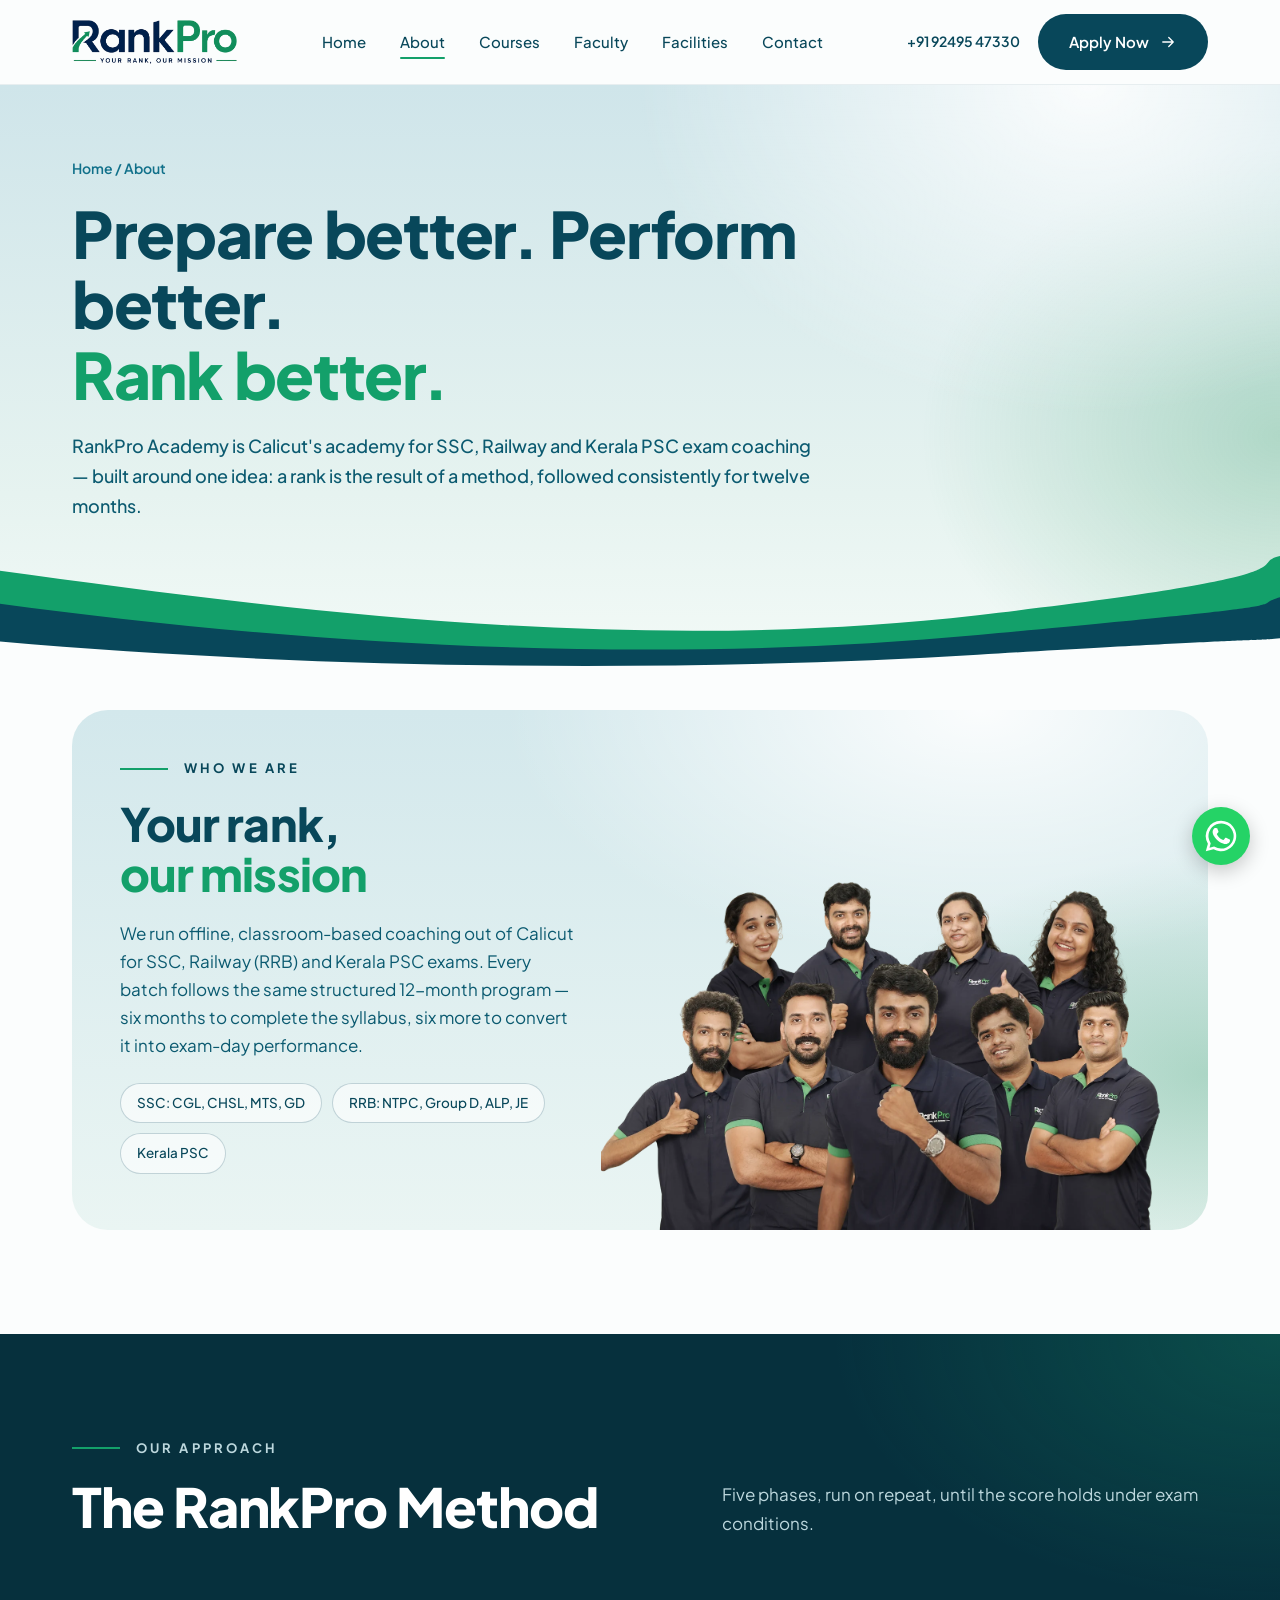
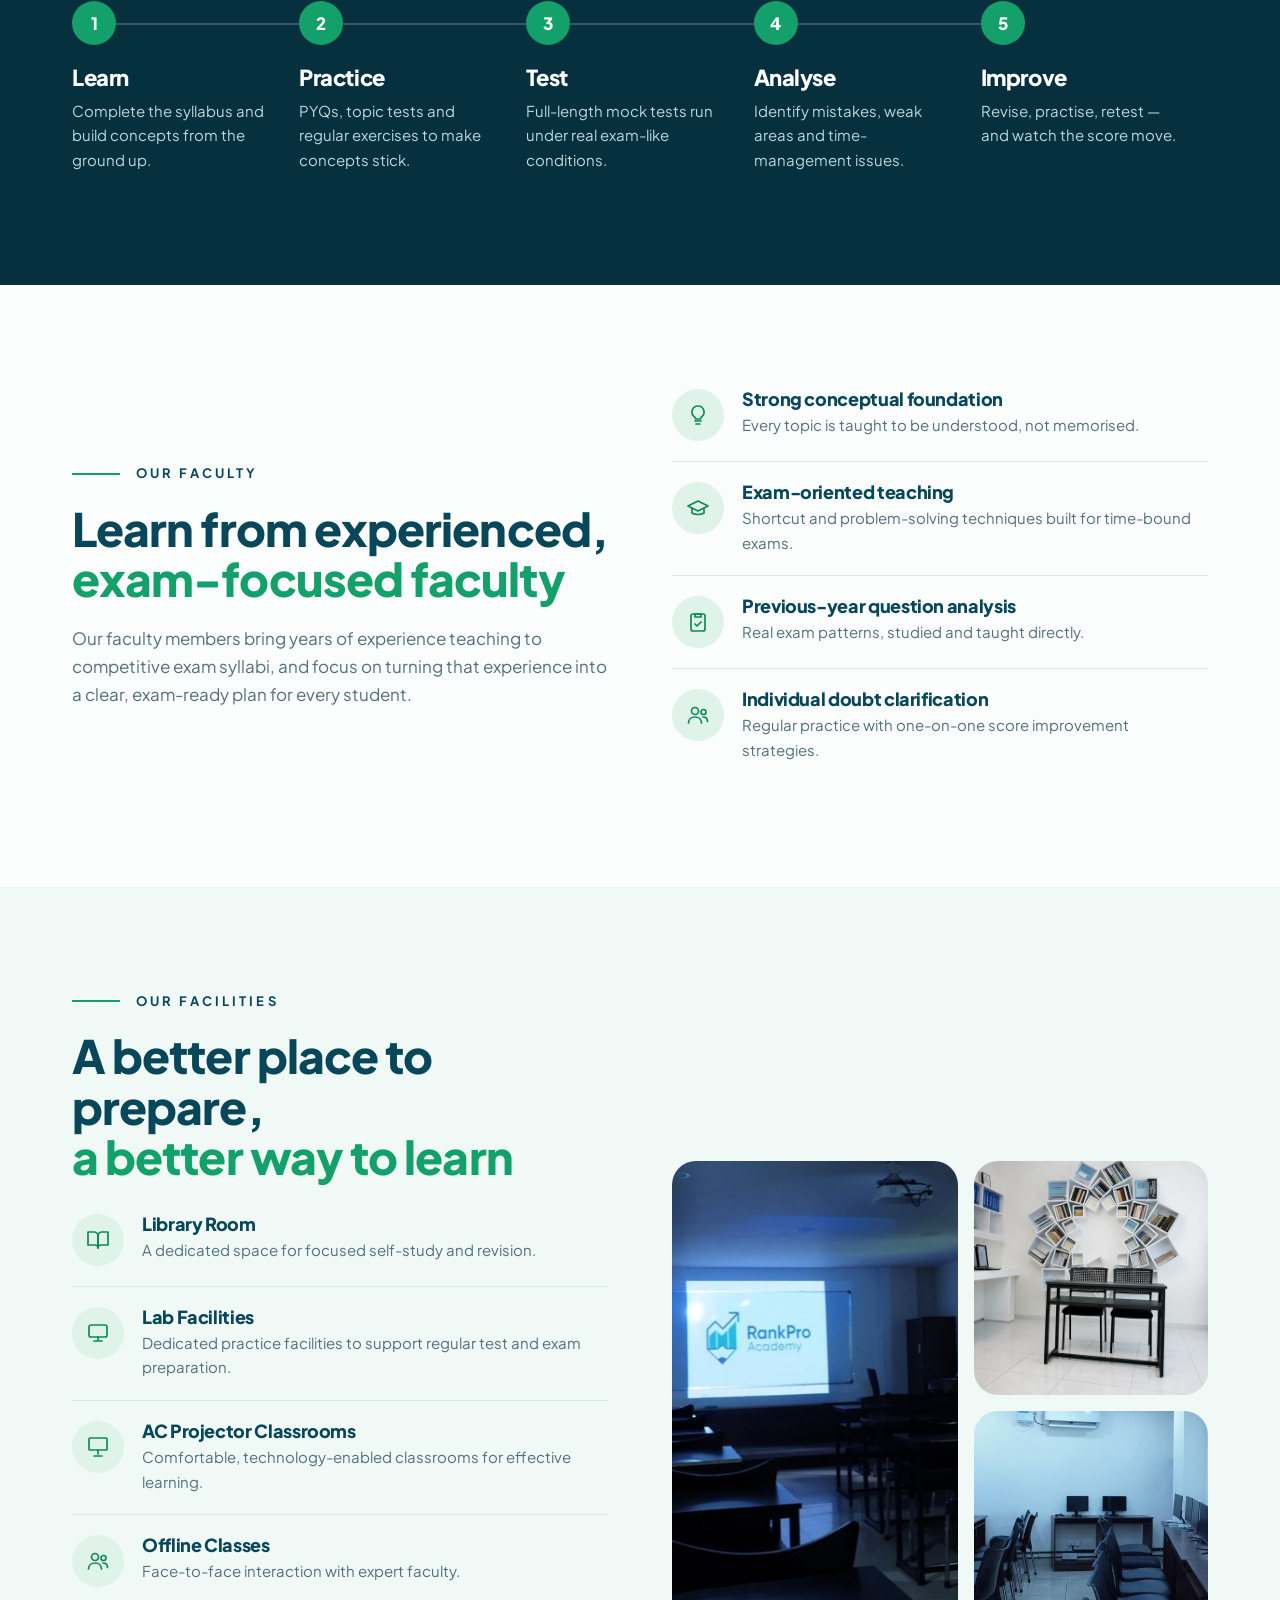
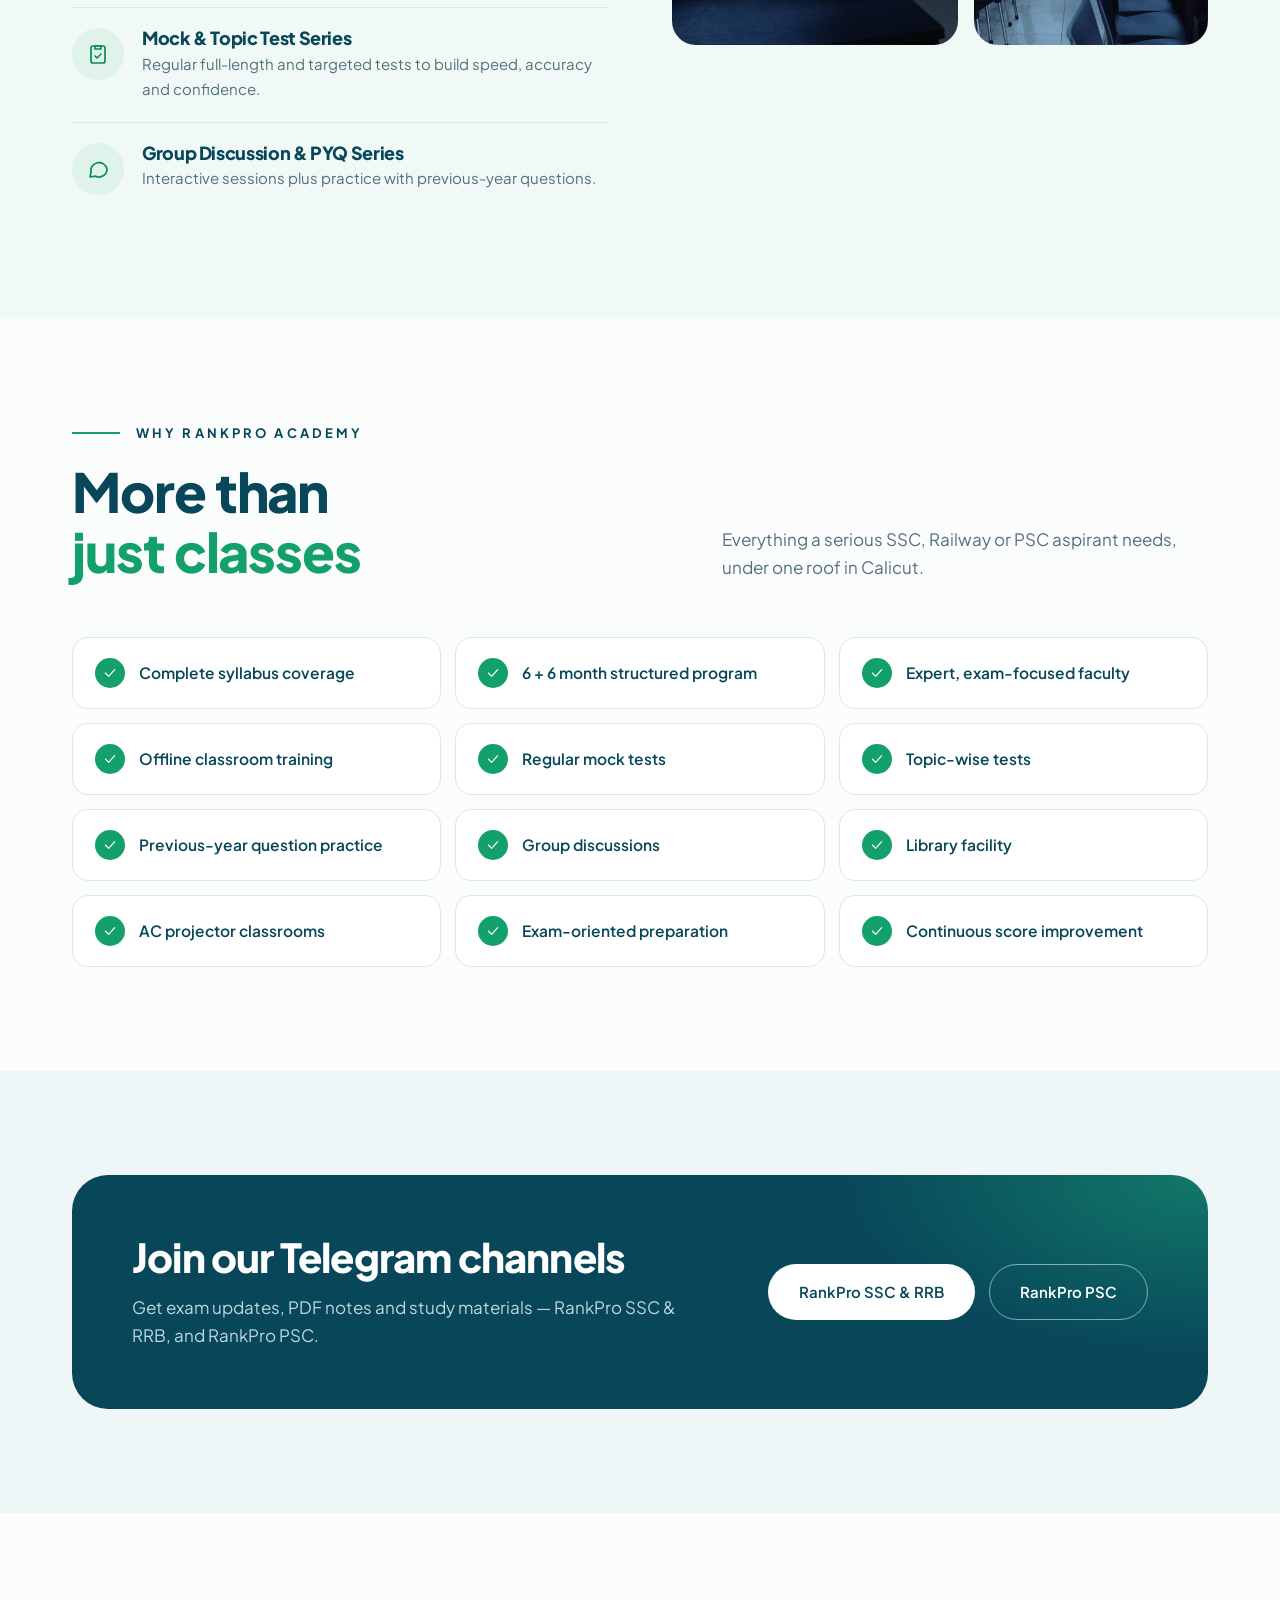
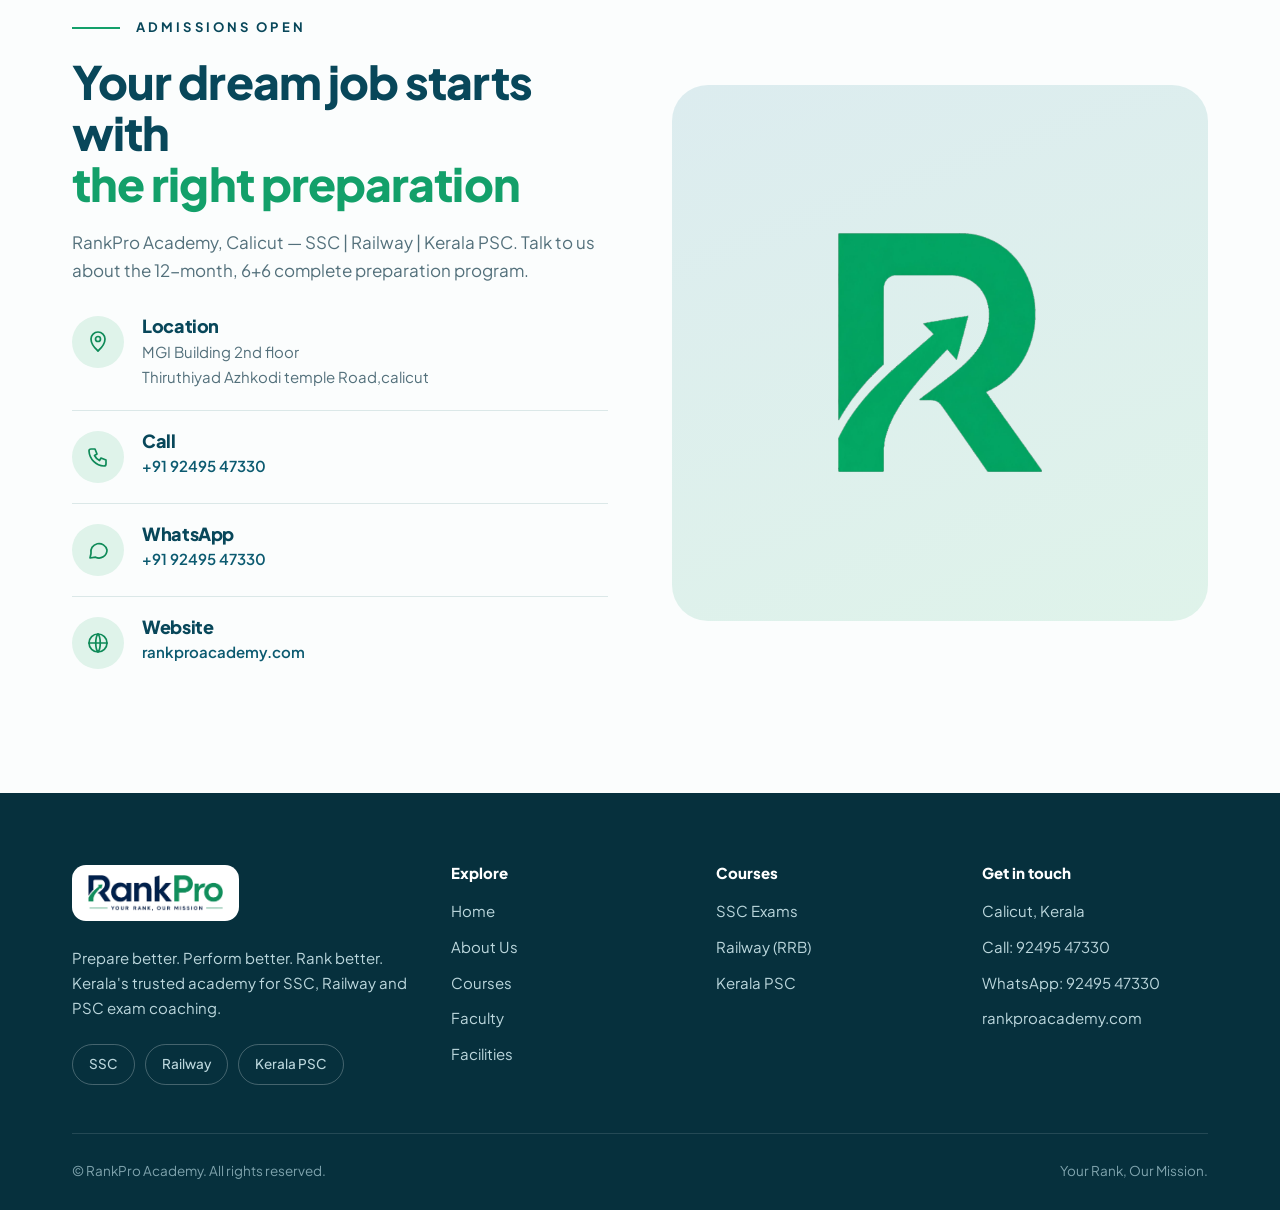
==== commit 18b7a29d: "whatsapp me icon added" ====
--- a/about/index.html
+++ b/about/index.html
@@ -161,7 +161,8 @@
       <h2 class="title" style="font-size:clamp(30px,3.8vw,46px);">Your dream job starts with <span class="g">the right preparation</span></h2>
       <p class="lede" style="margin-top:20px;">RankPro Academy, Calicut — SSC | Railway | Kerala PSC. Talk to us about the 12-month, 6+6 complete preparation program.</p>
       <ul class="feature-list" style="margin-top:32px;">
-        <li><span class="ic"><svg viewBox="0 0 24 24" fill="none" stroke="currentColor" stroke-width="1.7" stroke-linecap="round" stroke-linejoin="round" aria-hidden="true"><path d="M12 21s7-6.2 7-12a7 7 0 0 0-14 0c0 5.8 7 12 7 12z"/><circle cx="12" cy="9" r="2.5"/></svg></span><div><h4>Location</h4><p>Calicut, Kerala</p></div></li>
+        <li><span class="ic"><svg viewBox="0 0 24 24" fill="none" stroke="currentColor" stroke-width="1.7" stroke-linecap="round" stroke-linejoin="round" aria-hidden="true"><path d="M12 21s7-6.2 7-12a7 7 0 0 0-14 0c0 5.8 7 12 7 12z"/><circle cx="12" cy="9" r="2.5"/></svg></span><div><h4>Location</h4><p>MGI Building 2nd  floor <br> Thiruthiyad 
+Azhkodi temple Road,calicut</p></div></li>
         <li><span class="ic"><svg viewBox="0 0 24 24" fill="none" stroke="currentColor" stroke-width="1.7" stroke-linecap="round" stroke-linejoin="round" aria-hidden="true"><path d="M5 4h4l2 5-2.5 1.5a11 11 0 0 0 5 5L15 13l5 2v4a2 2 0 0 1-2 2A16 16 0 0 1 3 6a2 2 0 0 1 2-2z"/></svg></span><div><h4>Call</h4><p><a href="tel:+919249547330">+91 92495 47330</a></p></div></li>
         <li><span class="ic"><svg viewBox="0 0 24 24" fill="none" stroke="currentColor" stroke-width="1.7" stroke-linecap="round" stroke-linejoin="round" aria-hidden="true"><path d="M21 12a8 8 0 0 1-11.5 7.2L4 20l1-4.5A8 8 0 1 1 21 12z"/></svg></span><div><h4>WhatsApp</h4><p><a href="https://wa.me/919249547330">+91 92495 47330</a></p></div></li>
         <li><span class="ic"><svg viewBox="0 0 24 24" fill="none" stroke="currentColor" stroke-width="1.7" stroke-linecap="round" stroke-linejoin="round" aria-hidden="true"><circle cx="12" cy="12" r="9"/><path d="M3 12h18M12 3c3 3.2 3 14.8 0 18M12 3c-3 3.2-3 14.8 0 18"/></svg></span><div><h4>Website</h4><p><a href="https://rankproacademy.com">rankproacademy.com</a></p></div></li>
@@ -223,5 +224,17 @@
   });
   navLinks.addEventListener('click', e => { if (e.target.tagName === 'A') navLinks.classList.remove('open'); });
 </script>
+<a
+  href="https://wa.me/919249547330"
+  class="whatsapp-float"
+  target="_blank"
+  rel="noopener noreferrer"
+  aria-label="Chat on WhatsApp"
+>
+  <svg viewBox="0 0 32 32" aria-hidden="true">
+    <path fill="currentColor" d="M16 .8A15.2 15.2 0 0 0 2.9 23.7L.8 31.2l7.7-2A15.2 15.2 0 1 0 16 .8Zm0 27.8a12.5 12.5 0 0 1-6.4-1.8l-.5-.3-4.6 1.2 1.2-4.5-.3-.5A12.6 12.6 0 1 1 16 28.6Z"/>
+    <path fill="currentColor" d="M12 8.7c-.3-.7-.6-.7-.9-.7h-.8c-.3 0-.8.1-1.2.5-.4.5-1.5 1.5-1.5 3.6s1.5 4.1 1.7 4.4c.2.3 3 4.7 7.3 6.4 3.6 1.4 4.3 1.1 5.1 1 .8-.1 2.6-1.1 3-2.1.4-1 .4-1.8.3-2-.1-.2-.4-.3-.9-.6l-2.9-1.4c-.4-.2-.8-.3-1.1.2-.3.5-1.1 1.4-1.3 1.7-.2.3-.5.3-.9.1-.5-.2-1.9-.7-3.5-2.1-1.3-1.2-2.2-2.7-2.4-3.2-.3-.4 0-.7.2-.9l.7-.8c.2-.3.3-.5.5-.8.1-.3.1-.6 0-.8l-1.4-3.5Z"/>
+  </svg>
+</a>
 </body>
 </html>
--- a/style.css
+++ b/style.css
@@ -122,26 +122,47 @@
   .nav-call{ display:none; }
 }
 @media (max-width:900px){
+  .site-nav{
+    position:sticky;
+    top:0;
+    z-index:60;
+    background:#fff;
+  }
   .site-nav .wrap{ height:72px; }
   .brand img{ height:38px; }
   .nav-links{
-    position:fixed; inset:72px 0 0 0;
-    background:var(--paper);
-    flex-direction:column; align-items:flex-start;
-    padding:28px 24px; gap:8px;
-    opacity:0; pointer-events:none; transform:translateY(-8px);
-    transition:opacity .2s ease, transform .2s ease;
+    display:none;
+    position:absolute;
+    inset:100% 0 auto 0;
+    height:auto;
+    max-height:calc(100dvh - 72px);
+    overflow-y:auto;
+    z-index:61;
+    background:#fff;
+    box-shadow:0 12px 24px rgba(8,71,90,.12);
+    flex-direction:column;
+    align-items:stretch;
+    margin:0;
+    padding:20px 24px;
+    gap:8px;
+    opacity:1;
+    pointer-events:auto;
+    transform:none;
   }
-  .nav-links a{ font-size:20px; font-weight:600; padding:12px 0; }
-  .nav-links.open{ opacity:1; pointer-events:auto; transform:none; }
+  .nav-links.open{ display:flex; }
+  .nav-links a{
+    display:block;
+    font-size:20px;
+    font-weight:600;
+    padding:12px 0;
+  }
   .nav-toggle{
     display:flex; flex-direction:column; justify-content:center; gap:5px;
     width:40px; height:40px; background:none; border:none; cursor:pointer; padding:8px;
   }
   .nav-toggle span{ height:2px; background:var(--teal-900); border-radius:2px; }
-  .nav-cta .btn{ padding:12px 20px; font-size:14px; }
-}
-
+  .nav-cta .btn{ padding:12px 20px; font-size:14px; ;display:none }
+}
 /* ---------- eyebrow / headings ---------- */
 .eyebrow{
   display:flex; align-items:center; gap:16px;
@@ -537,8 +558,77 @@
   font-size:13.5px; color:#7fa3ad;
 }
 
+/* ---------- contact popup ---------- */
+body.contact-open{ overflow:hidden; }
+.contact-modal{
+  position:fixed; inset:0; z-index:100;
+  display:flex; align-items:center; justify-content:center;
+  padding:20px; background:rgba(6,48,61,.62);
+}
+.contact-modal[hidden]{ display:none; }
+.contact-dialog{
+  position:relative; width:min(100%,520px); max-height:calc(100dvh - 40px); overflow:auto;
+  padding:40px; background:#fff; border-radius:var(--radius-md); box-shadow:0 24px 70px rgba(6,48,61,.28);
+}
+.contact-close{
+  position:absolute; top:12px; right:14px;
+  width:40px; height:40px; border:0; background:transparent;
+  color:var(--teal-900); font:400 30px/1 var(--font); cursor:pointer;
+}
+.contact-dialog .eyebrow{ margin:0 0 14px; }
+.contact-dialog h2{ max-width:15ch; font-size:30px; }
+.contact-dialog > p{ margin-top:12px; color:var(--muted); font-size:15px; }
+.contact-dialog form{ display:grid; gap:9px; margin-top:24px; }
+.contact-dialog label{ color:var(--teal-900); font-size:14px; font-weight:600; }
+.contact-dialog input,.contact-dialog select{
+  width:100%; min-height:48px; margin-bottom:8px; padding:10px 12px;
+  border:1px solid var(--line); border-radius:var(--radius-sm); background:#fff;
+  color:var(--ink); font:500 15px var(--font);
+}
+.contact-dialog input:focus,.contact-dialog select:focus{ outline:3px solid rgba(29,181,122,.28); border-color:var(--green-600); }
+.contact-dialog form .btn{ width:100%; margin-top:8px; }
+@media (max-width:520px){
+  .contact-dialog{ padding:36px 24px 24px; }
+  .contact-dialog h2{ font-size:26px; }
+}
+
 /* ---------- reduced motion ---------- */
 @media (prefers-reduced-motion:reduce){
   html{ scroll-behavior:auto; }
   *{ transition:none !important; }
 }
+
+
+.whatsapp-float {
+  position: fixed;
+  right: calc(30px + env(safe-area-inset-right, 0px));
+  bottom: calc(35px + env(safe-area-inset-bottom, 0px));
+  z-index: 80;
+  display: flex;
+  align-items: center;
+  justify-content: center;
+  width: 58px;
+  height: 58px;
+  border-radius: 50%;
+  background: #25d366;
+  color: #fff;
+  box-shadow: 0 6px 20px rgba(0, 0, 0, 0.22);
+}
+
+.whatsapp-float svg {
+  width: 32px;
+  height: 32px;
+}
+
+.whatsapp-float:hover {
+  background: #128c4a;
+}
+
+.whatsapp-float:focus-visible {
+  outline: 3px solid #08475a;
+  outline-offset: 4px;
+}
+
+body.contact-open .whatsapp-float {
+  visibility: hidden;
+}
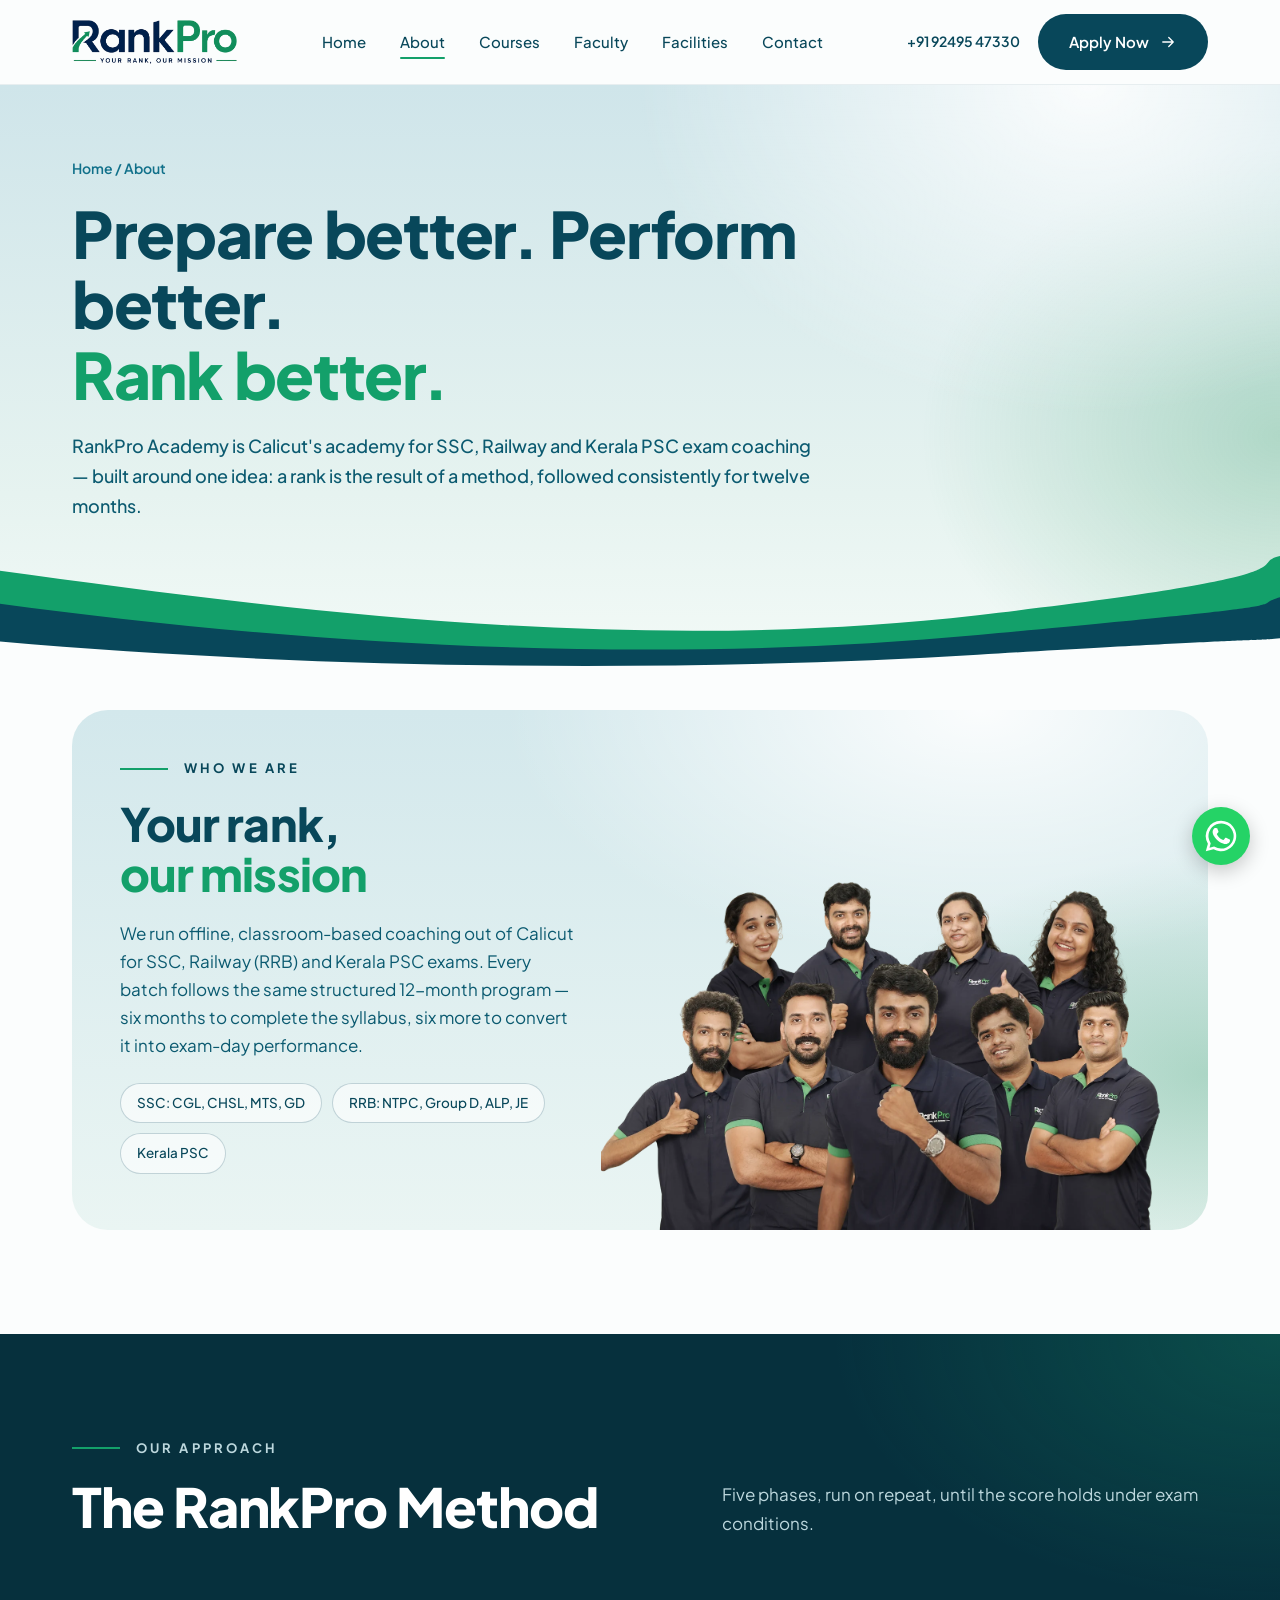
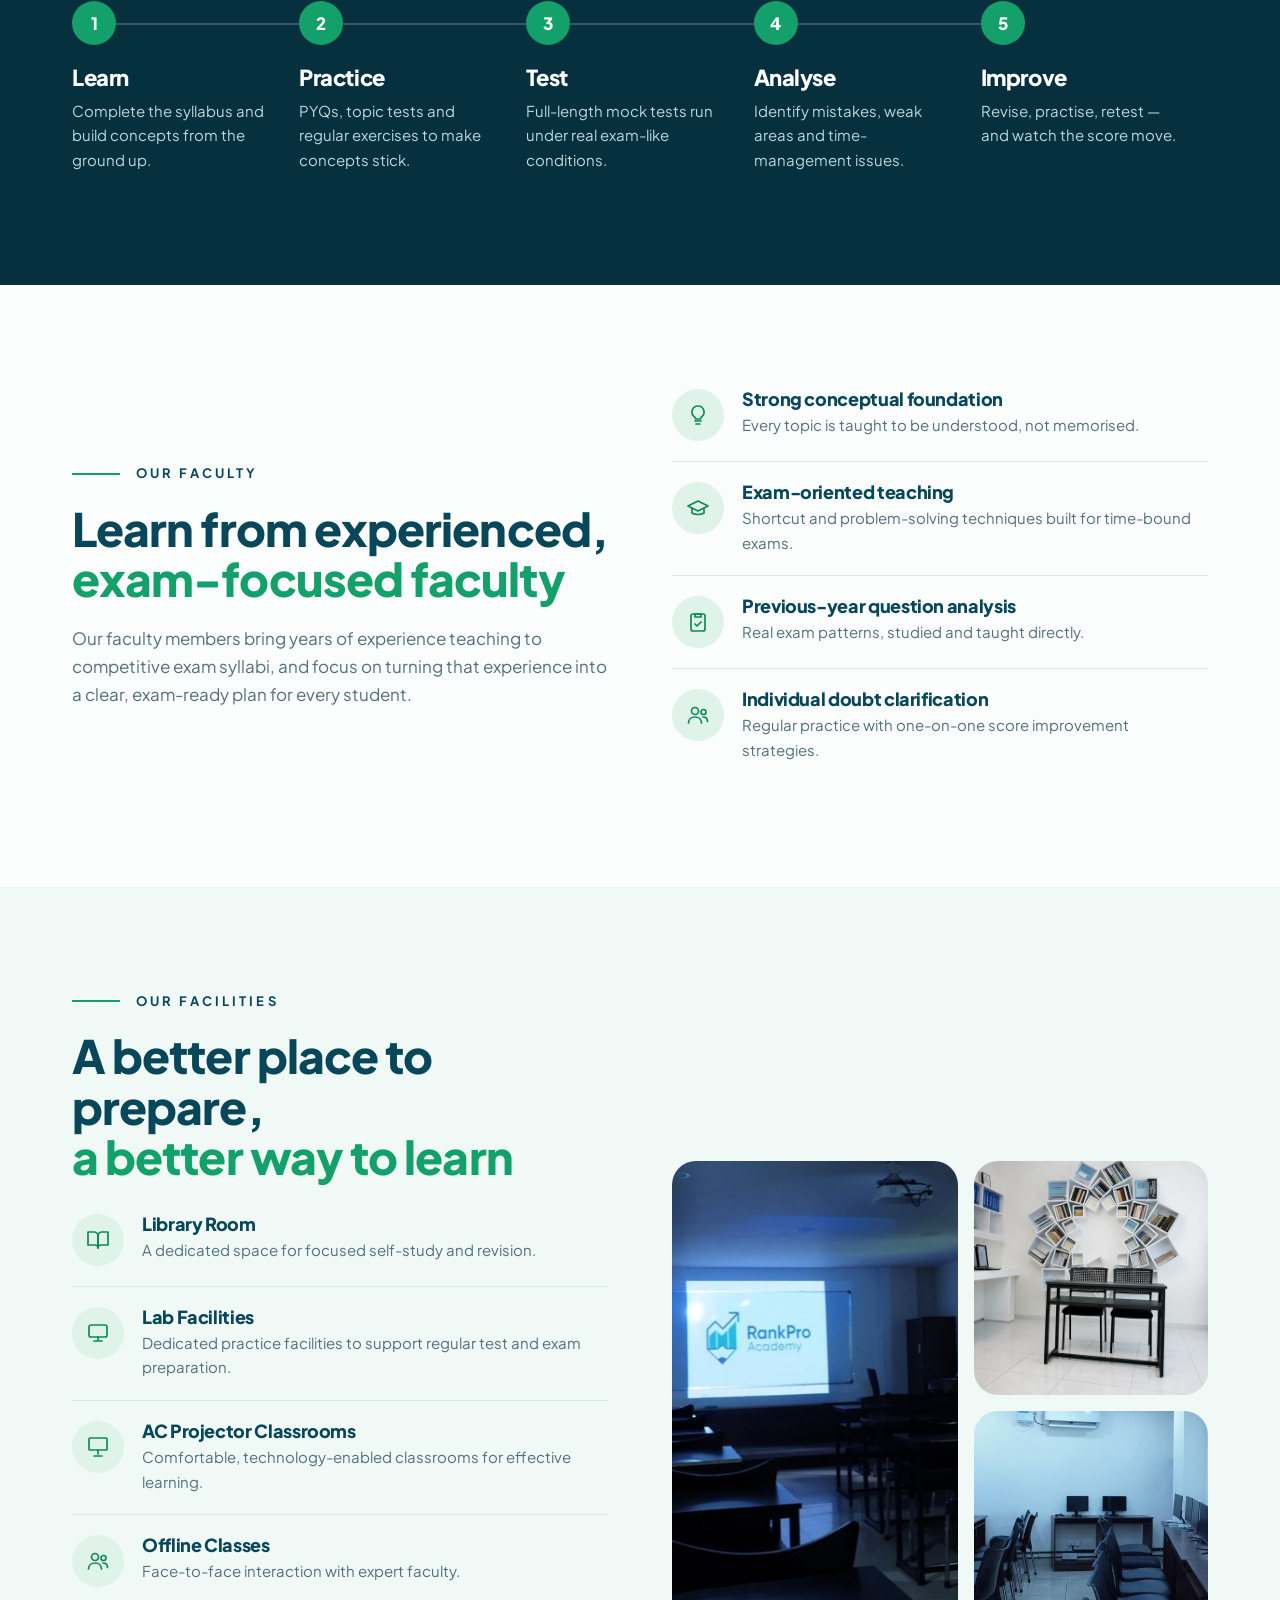
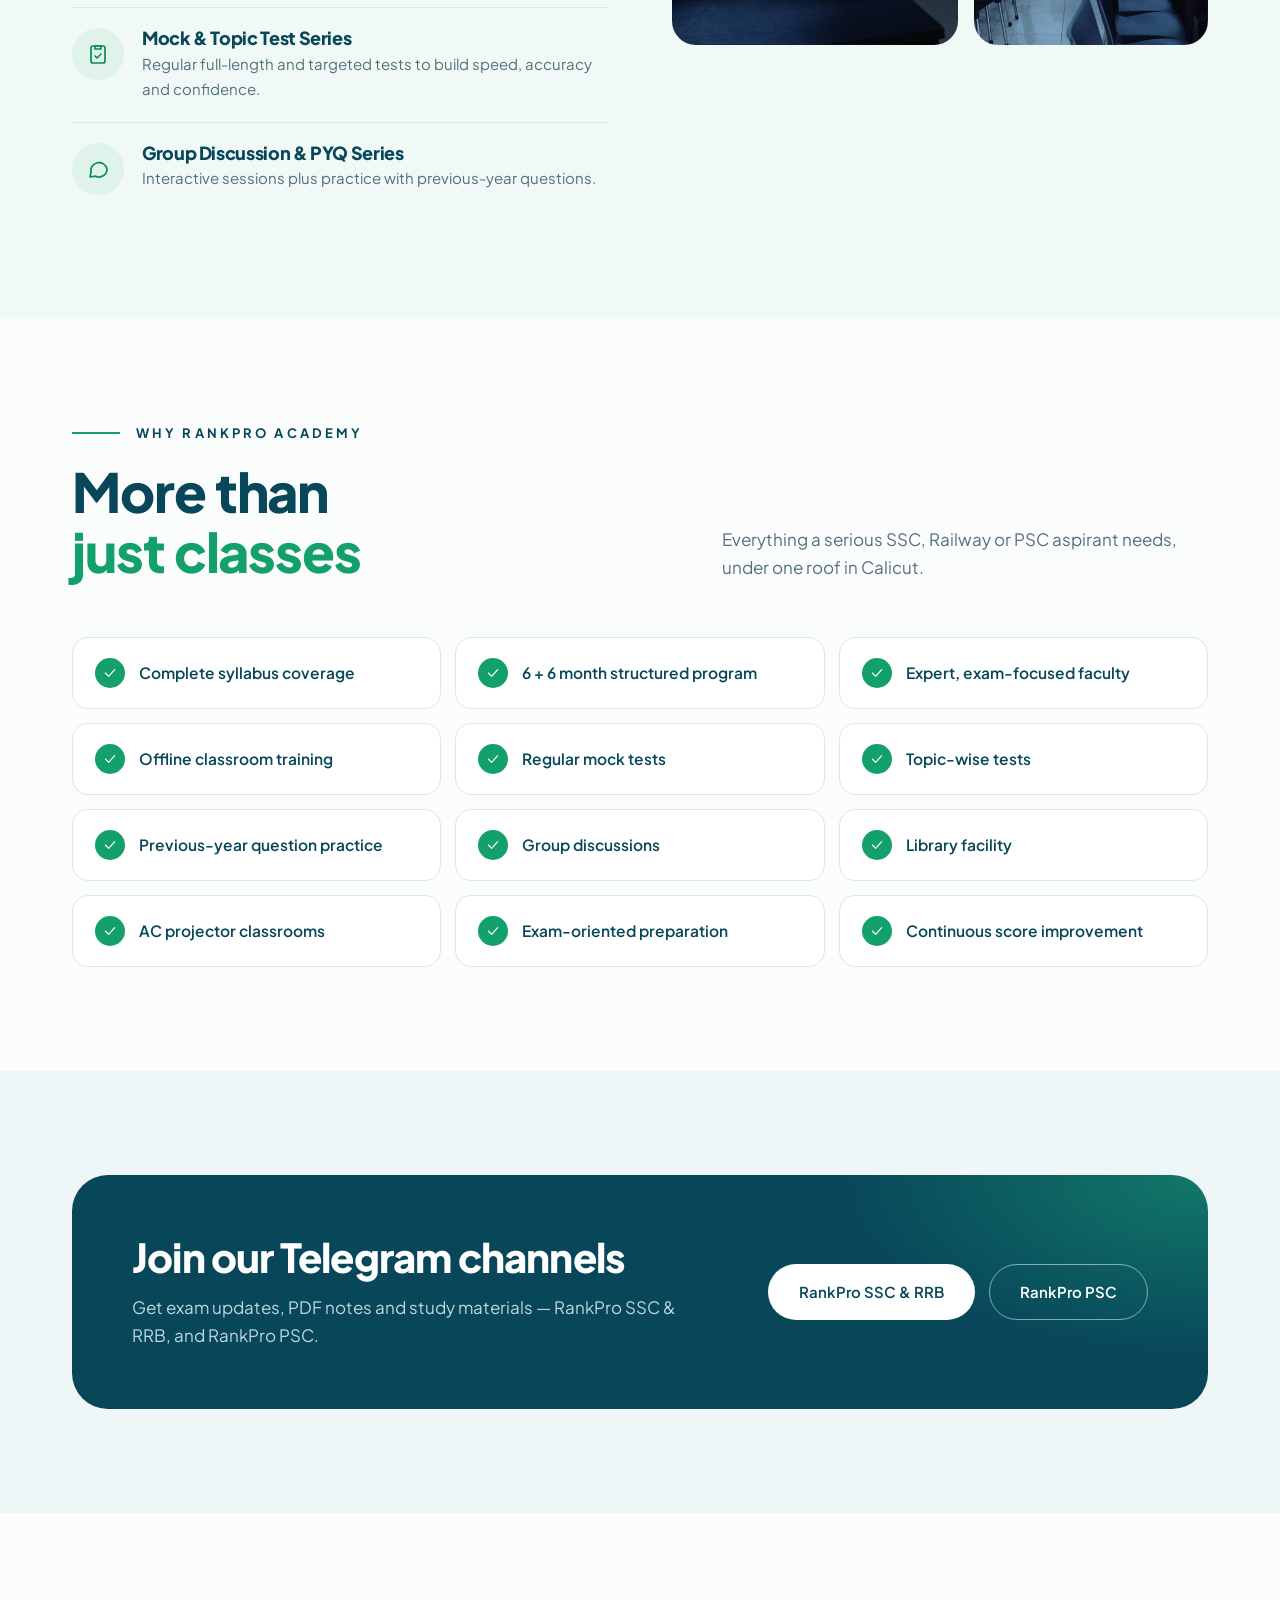
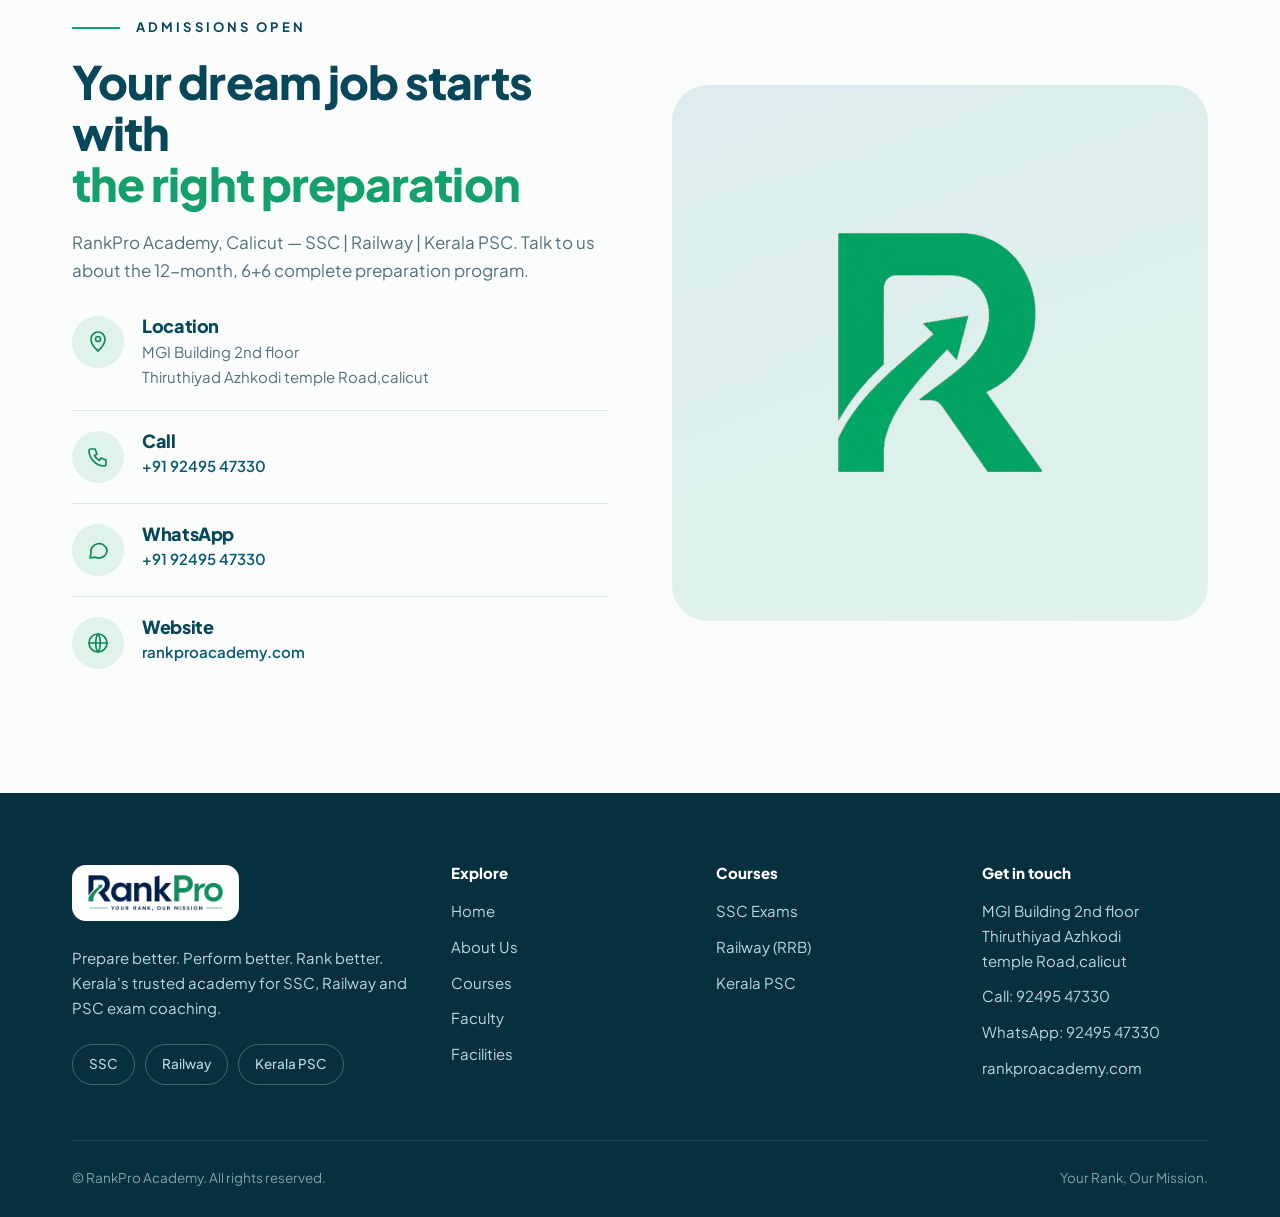
==== commit 598e2e4f: "updated address in foote" ====
--- a/about/index.html
+++ b/about/index.html
@@ -202,7 +202,8 @@
       </ul>
       <ul>
         <h5>Get in touch</h5>
-        <li>Calicut, Kerala</li>
+        <li>MGI Building 2nd floor
+Thiruthiyad Azhkodi<br> temple Road,calicut</li>
         <li><a href="tel:+919249547330">Call: 92495 47330</a></li>
         <li><a href="https://wa.me/919249547330">WhatsApp: 92495 47330</a></li>
         <li><a href="https://rankproacademy.com">rankproacademy.com</a></li>
